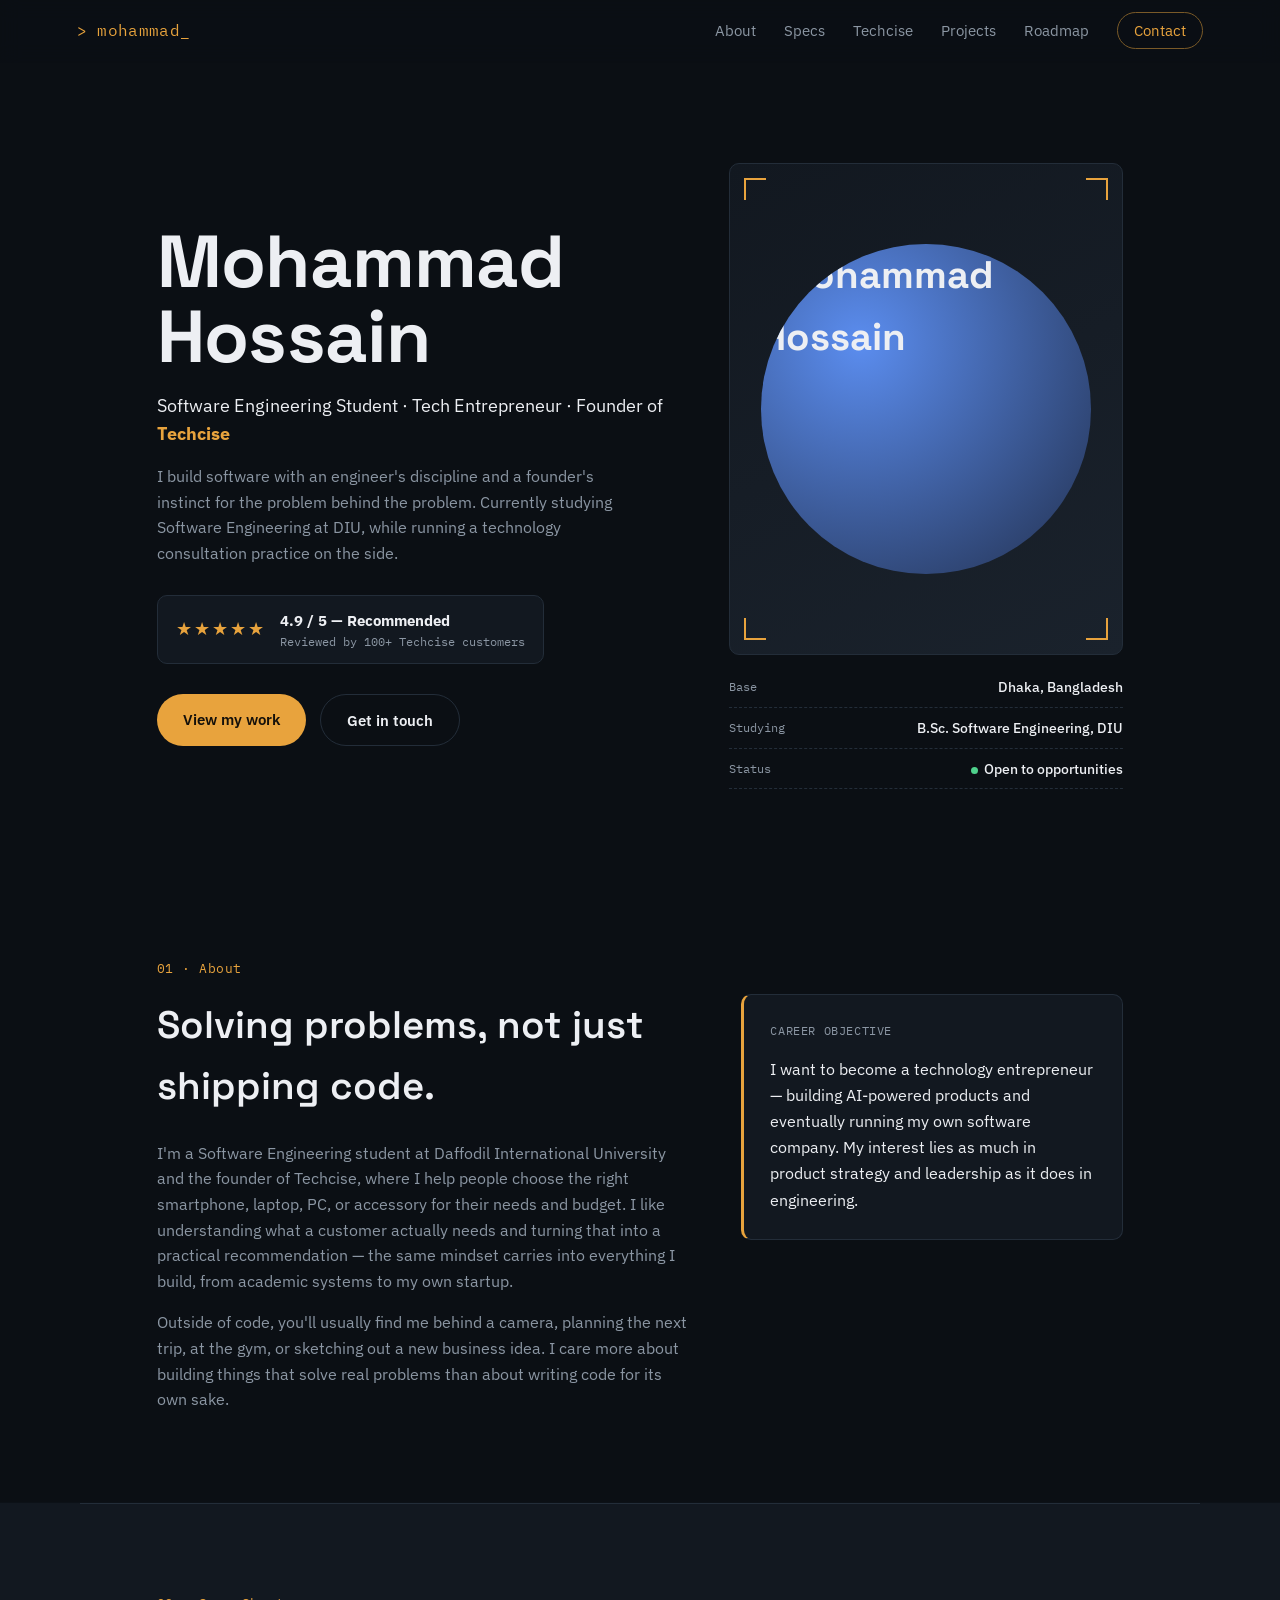
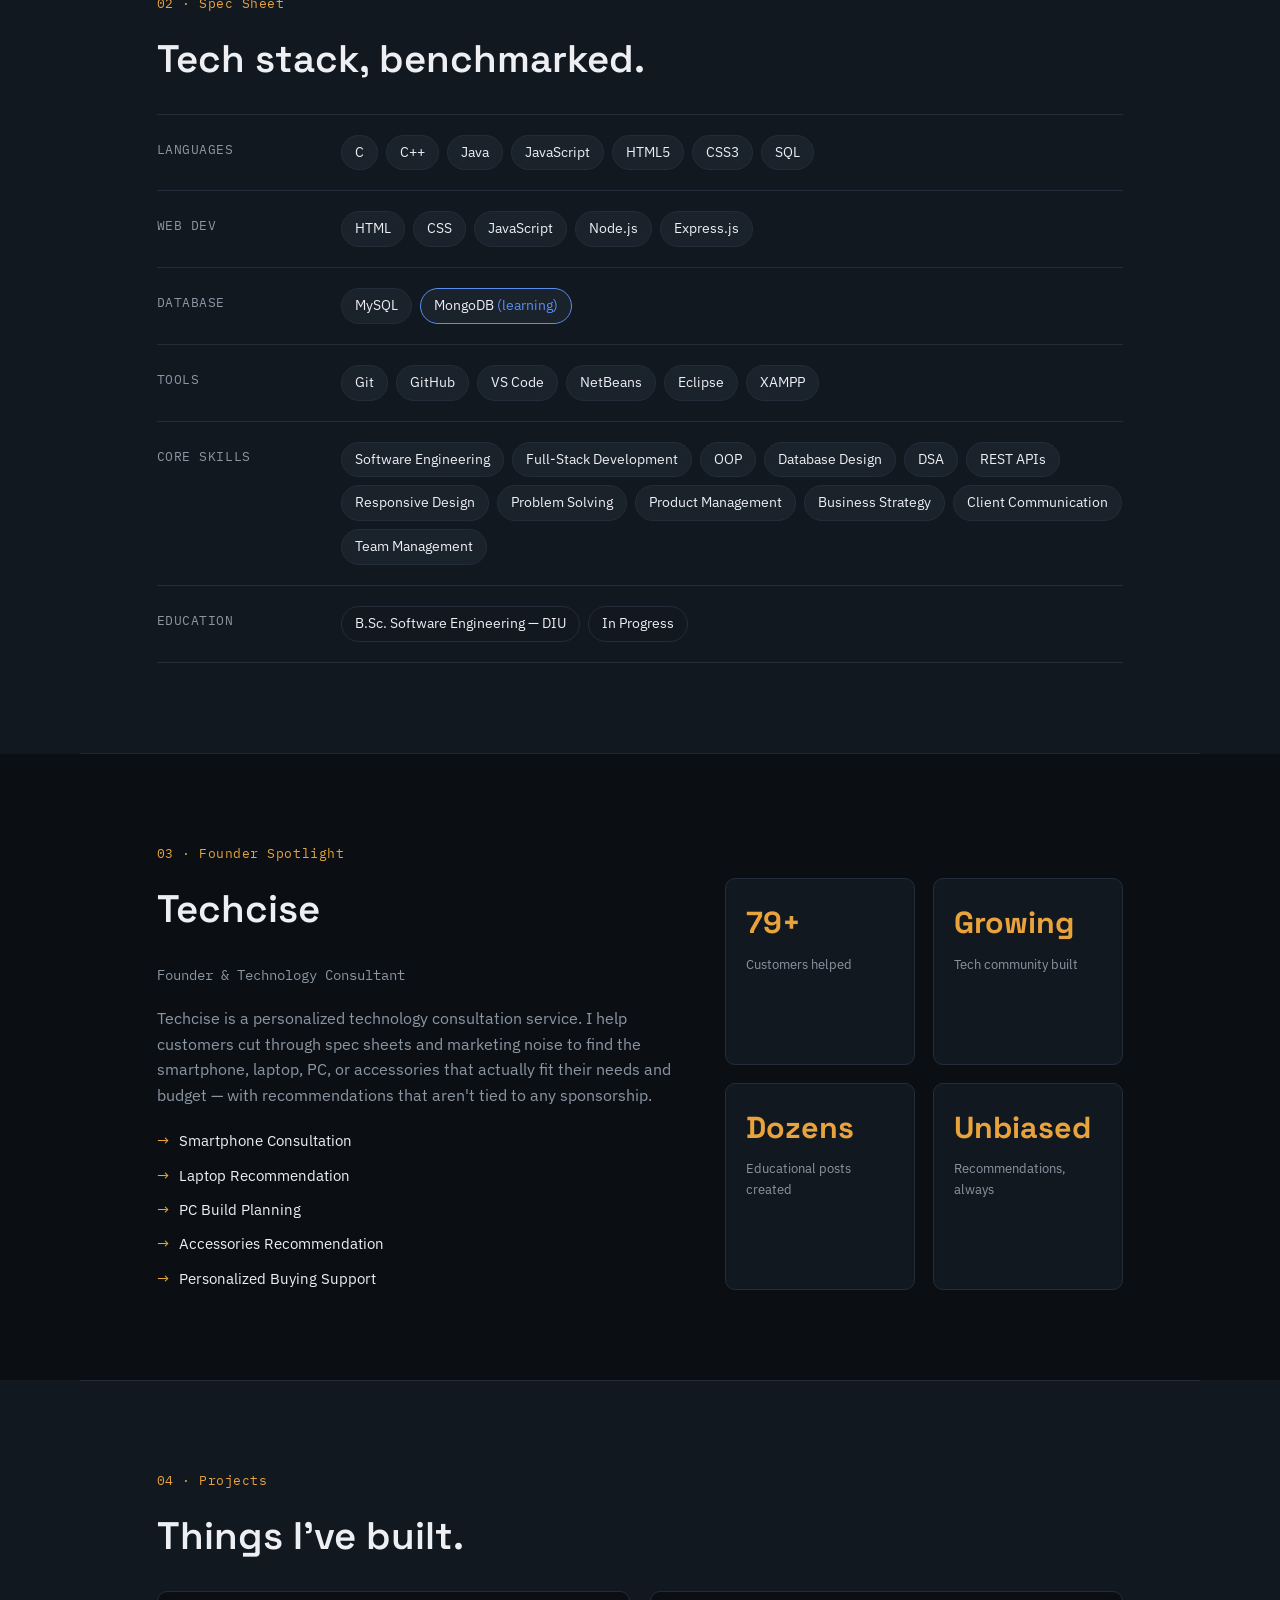
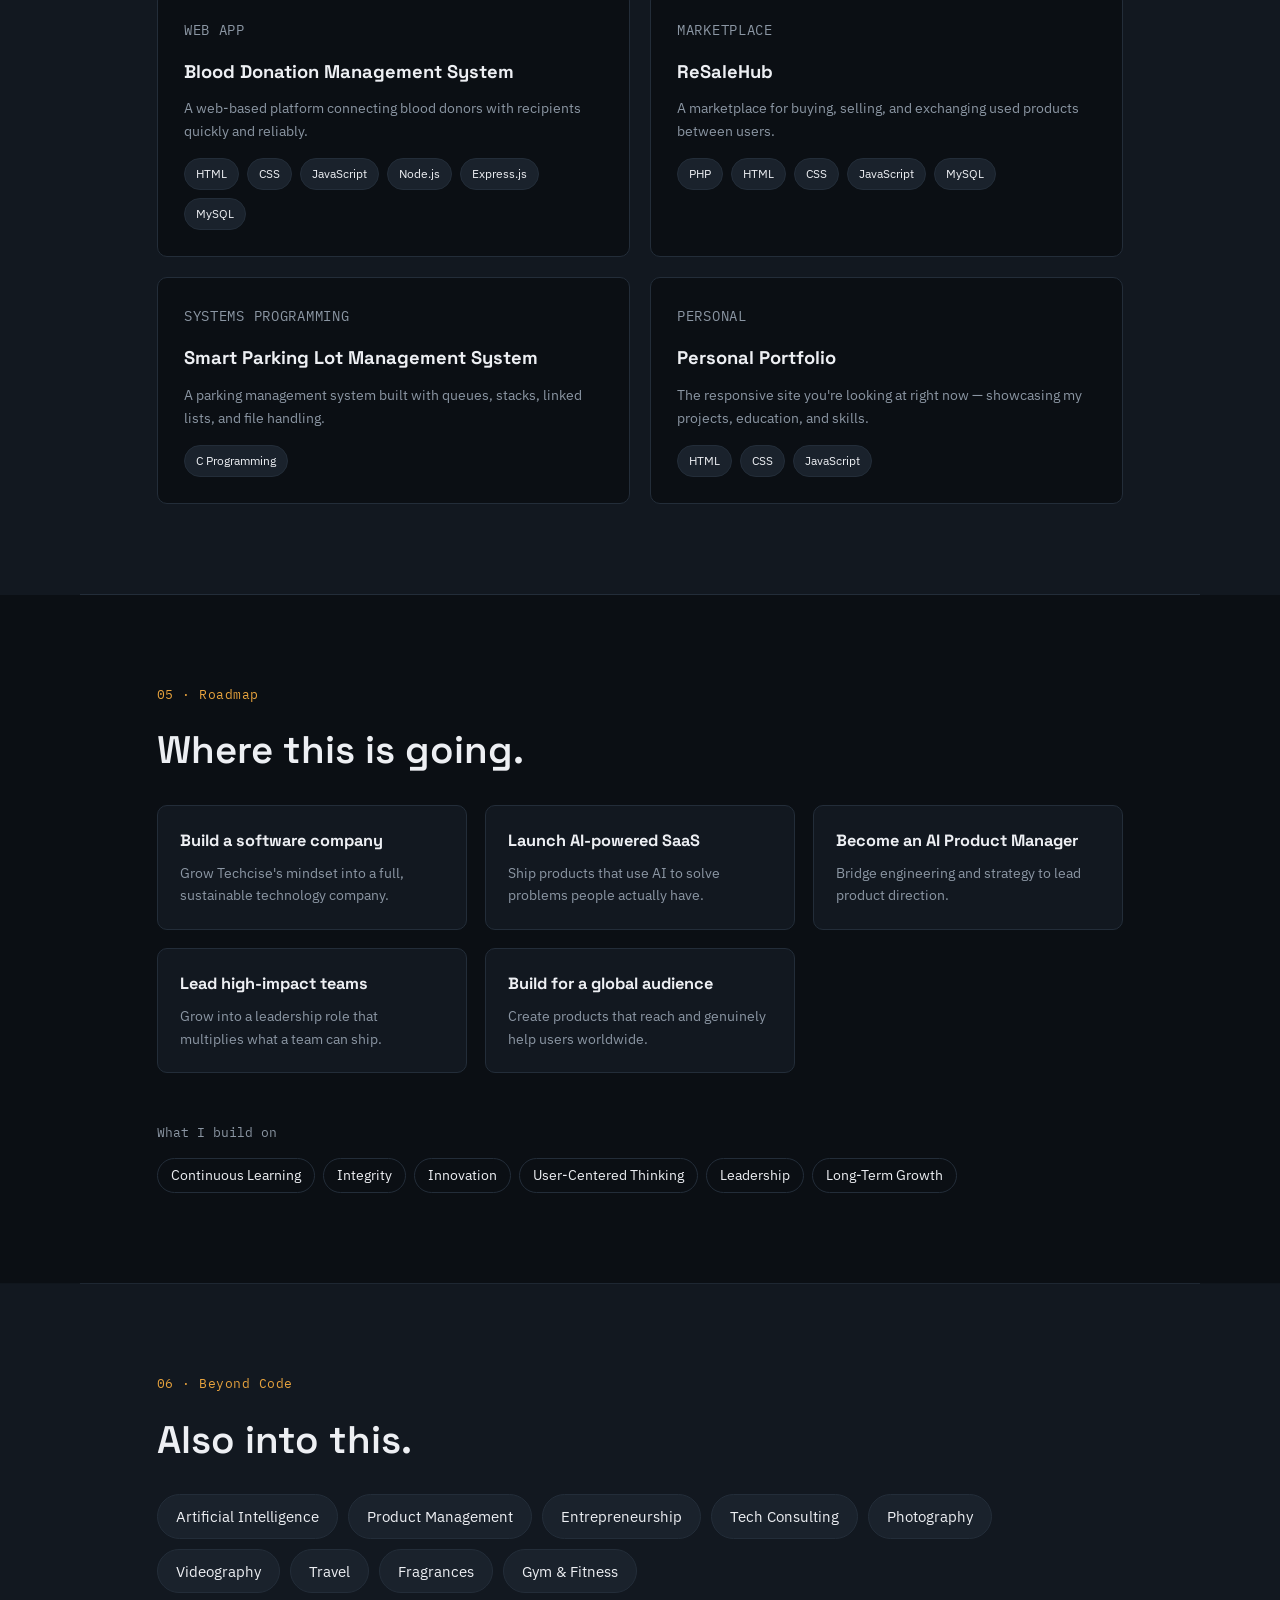
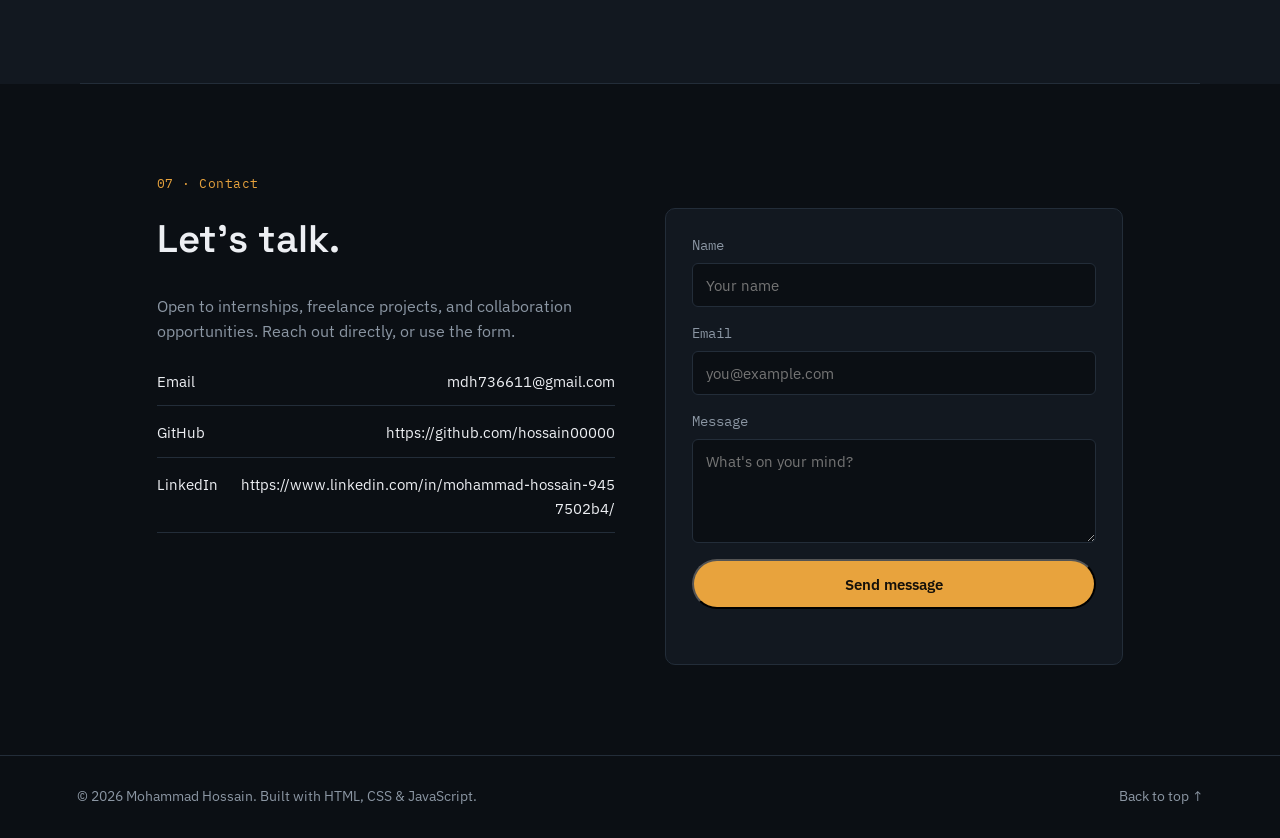
==== index.html @ e403d9a6 "Add files via upload" ====
<!DOCTYPE html>
<html lang="en">
<head>
<meta charset="UTF-8">
<meta name="viewport" content="width=device-width, initial-scale=1.0">
<title>Mohammad Hossain — Software Engineer &amp; Founder of Techcise</title>
<meta name="description" content="Portfolio of Mohammad Hossain — Software Engineering student at DIU and founder of Techcise, a personalized technology consultation platform.">

<link rel="preconnect" href="https://fonts.googleapis.com">
<link rel="preconnect" href="https://fonts.gstatic.com" crossorigin>
<link href="https://fonts.googleapis.com/css2?family=Space+Grotesk:wght@400;500;600;700&family=IBM+Plex+Sans:wght@400;500;600;700&family=IBM+Plex+Mono:wght@400;500;600&display=swap" rel="stylesheet">
<link rel="stylesheet" href="style.css">
</head>
<body>

<!-- ============ NAV ============ -->
<nav class="nav" id="nav">
  <a href="#top" class="nav__logo">&gt; mohammad<span class="cursor">_</span></a>
  <button class="nav__toggle" id="navToggle" aria-label="Toggle menu" aria-expanded="false">
    <span></span><span></span><span></span>
  </button>
  <ul class="nav__links" id="navLinks">
    <li><a href="#about">About</a></li>
    <li><a href="#specs">Specs</a></li>
    <li><a href="#techcise">Techcise</a></li>
    <li><a href="#projects">Projects</a></li>
    <li><a href="#roadmap">Roadmap</a></li>
    <li><a href="#contact" class="nav__cta">Contact</a></li>
  </ul>
</nav>

<!-- ============ HERO ============ -->
<header class="hero" id="top">
  <div class="hero__grid">
    <div class="hero__copy reveal">
      <p class="eyebrow"></p>
      <h1 class="hero__name">Mohammad<br>Hossain</h1>
      <p class="hero__role">Software Engineering Student · Tech Entrepreneur · Founder of <strong>Techcise</strong></p>
      <p class="hero__desc">I build software with an engineer's discipline and a founder's instinct for the problem behind the problem. Currently studying Software Engineering at DIU, while running a technology consultation practice on the side.</p>

      <div class="rating-badge">
        <span class="rating-badge__stars" aria-hidden="true">★★★★★</span>
        <div class="rating-badge__text">
          <strong>4.9 / 5 — Recommended</strong>
          <span>Reviewed by 100+ Techcise customers</span>
        </div>
      </div>

      <div class="hero__cta">
        <a href="#projects" class="btn btn--primary">View my work</a>
        <a href="#contact" class="btn btn--ghost">Get in touch</a>
      </div>
    </div>

    <div class="hero__unit reveal">
      <div class="device-frame">
        <div class="device-frame__corner tl"></div>
        <div class="device-frame__corner tr"></div>
        <div class="device-frame__corner bl"></div>
        <div class="device-frame__corner br"></div>
        <img src="profile.jpg" class="avatar" alt="Mohammad Hossain">
      </div>
      <dl class="spec-strip">
        <div><dt>Base</dt><dd>Dhaka, Bangladesh</dd></div>
        <div><dt>Studying</dt><dd>B.Sc. Software Engineering, DIU</dd></div>
        <div><dt>Status</dt><dd class="status-dot">Open to opportunities</dd></div>
      </dl>
    </div>
  </div>
</header>

<main>

  <!-- ============ ABOUT ============ -->
  <section class="section" id="about">
    <p class="section__eyebrow reveal">01 · About</p>
    <div class="about__grid">
      <div class="reveal">
        <h2 class="section__title">Solving problems, not just shipping code.</h2>
        <p>I'm a Software Engineering student at Daffodil International University and the founder of Techcise, where I help people choose the right smartphone, laptop, PC, or accessory for their needs and budget. I like understanding what a customer actually needs and turning that into a practical recommendation — the same mindset carries into everything I build, from academic systems to my own startup.</p>
        <p>Outside of code, you'll usually find me behind a camera, planning the next trip, at the gym, or sketching out a new business idea. I care more about building things that solve real problems than about writing code for its own sake.</p>
      </div>
      <blockquote class="callout reveal">
        <p class="callout__label">Career objective</p>
        <p>I want to become a technology entrepreneur — building AI-powered products and eventually running my own software company. My interest lies as much in product strategy and leadership as it does in engineering.</p>
      </blockquote>
    </div>
  </section>

  <!-- ============ TECH SPEC SHEET ============ -->
  <section class="section section--alt" id="specs">
    <p class="section__eyebrow reveal">02 · Spec Sheet</p>
    <h2 class="section__title reveal">Tech stack, benchmarked.</h2>
    <div class="spec-sheet reveal">
      <div class="spec-row">
        <span class="spec-row__label">Languages</span>
        <div class="chips">
          <span class="chip">C</span><span class="chip">C++</span><span class="chip">Java</span><span class="chip">JavaScript</span><span class="chip">HTML5</span><span class="chip">CSS3</span><span class="chip">SQL</span>
        </div>
      </div>
      <div class="spec-row">
        <span class="spec-row__label">Web Dev</span>
        <div class="chips">
          <span class="chip">HTML</span><span class="chip">CSS</span><span class="chip">JavaScript</span><span class="chip">Node.js</span><span class="chip">Express.js</span>
        </div>
      </div>
      <div class="spec-row">
        <span class="spec-row__label">Database</span>
        <div class="chips">
          <span class="chip">MySQL</span><span class="chip chip--learning">MongoDB <em>(learning)</em></span>
        </div>
      </div>
      <div class="spec-row">
        <span class="spec-row__label">Tools</span>
        <div class="chips">
          <span class="chip">Git</span><span class="chip">GitHub</span><span class="chip">VS Code</span><span class="chip">NetBeans</span><span class="chip">Eclipse</span><span class="chip">XAMPP</span>
        </div>
      </div>
      <div class="spec-row">
        <span class="spec-row__label">Core Skills</span>
        <div class="chips">
          <span class="chip">Software Engineering</span><span class="chip">Full-Stack Development</span><span class="chip">OOP</span><span class="chip">Database Design</span><span class="chip">DSA</span><span class="chip">REST APIs</span><span class="chip">Responsive Design</span><span class="chip">Problem Solving</span><span class="chip">Product Management</span><span class="chip">Business Strategy</span><span class="chip">Client Communication</span><span class="chip">Team Management</span>
        </div>
      </div>
      <div class="spec-row">
        <span class="spec-row__label">Education</span>
        <div class="chips">
          <span class="chip chip--outline">B.Sc. Software Engineering — DIU</span><span class="chip chip--outline">In Progress</span>
        </div>
      </div>
    </div>
  </section>

  <!-- ============ TECHCISE SPOTLIGHT ============ -->
  <section class="section" id="techcise">
    <p class="section__eyebrow reveal">03 · Founder Spotlight</p>
    <div class="techcise">
      <div class="techcise__copy reveal">
        <h2 class="section__title">Techcise</h2>
        <p class="techcise__role">Founder &amp; Technology Consultant</p>
        <p>Techcise is a personalized technology consultation service. I help customers cut through spec sheets and marketing noise to find the smartphone, laptop, PC, or accessories that actually fit their needs and budget — with recommendations that aren't tied to any sponsorship.</p>
        <ul class="service-list">
          <li>Smartphone Consultation</li>
          <li>Laptop Recommendation</li>
          <li>PC Build Planning</li>
          <li>Accessories Recommendation</li>
          <li>Personalized Buying Support</li>
        </ul>
      </div>
      <div class="techcise__stats reveal">
        <div class="stat">
          <span class="stat__num" data-count="100" data-suffix="+">0</span>
          <span class="stat__label">Customers helped</span>
        </div>
        <div class="stat">
          <span class="stat__num-text">Growing</span>
          <span class="stat__label">Tech community built</span>
        </div>
        <div class="stat">
          <span class="stat__num-text">Dozens</span>
          <span class="stat__label">Educational posts created</span>
        </div>
        <div class="stat">
          <span class="stat__num-text">Unbiased</span>
          <span class="stat__label">Recommendations, always</span>
        </div>
      </div>
    </div>
  </section>

  <!-- ============= PROJECTS ============= -->
  <section class="section section--alt" id="projects">
    <p class="section__eyebrow reveal">04 · Projects</p>
    <h2 class="section__title reveal">Things I've built.</h2>
    <div class="project-grid">

      <article class="project-card reveal">
        <p class="project-card__tag">Web App</p>
        <h3>Blood Donation Management System</h3>
        <p>A web-based platform connecting blood donors with recipients quickly and reliably.</p>
        <div class="chips">
          <span class="chip chip--sm">HTML</span><span class="chip chip--sm">CSS</span><span class="chip chip--sm">JavaScript</span><span class="chip chip--sm">Node.js</span><span class="chip chip--sm">Express.js</span><span class="chip chip--sm">MySQL</span>
        </div>
      </article>

      <article class="project-card reveal">
        <p class="project-card__tag">Marketplace</p>
        <h3>ReSaleHub</h3>
        <p>A marketplace for buying, selling, and exchanging used products between users.</p>
        <div class="chips">
          <span class="chip chip--sm">PHP</span><span class="chip chip--sm">HTML</span><span class="chip chip--sm">CSS</span><span class="chip chip--sm">JavaScript</span><span class="chip chip--sm">MySQL</span>
        </div>
      </article>

      <article class="project-card reveal">
        <p class="project-card__tag">Systems Programming</p>
        <h3>Smart Parking Lot Management System</h3>
        <p>A parking management system built with queues, stacks, linked lists, and file handling.</p>
        <div class="chips">
          <span class="chip chip--sm">C Programming</span>
        </div>
      </article>

      <article class="project-card reveal">
        <p class="project-card__tag">Personal</p>
        <h3>Personal Portfolio</h3>
        <p>The responsive site you're looking at right now — showcasing my projects, education, and skills.</p>
        <div class="chips">
          <span class="chip chip--sm">HTML</span><span class="chip chip--sm">CSS</span><span class="chip chip--sm">JavaScript</span>
        </div>
      </article>

    </div>
  </section>

  <!-- ============ ROADMAP + VALUES ============ -->
  <section class="section" id="roadmap">
    <p class="section__eyebrow reveal">05 · Roadmap</p>
    <h2 class="section__title reveal">Where this is going.</h2>
    <div class="goal-grid">
      <div class="goal-card reveal"><h3>Build a software company</h3><p>Grow Techcise's mindset into a full, sustainable technology company.</p></div>
      <div class="goal-card reveal"><h3>Launch AI-powered SaaS</h3><p>Ship products that use AI to solve problems people actually have.</p></div>
      <div class="goal-card reveal"><h3>Become an AI Product Manager</h3><p>Bridge engineering and strategy to lead product direction.</p></div>
      <div class="goal-card reveal"><h3>Lead high-impact teams</h3><p>Grow into a leadership role that multiplies what a team can ship.</p></div>
      <div class="goal-card reveal"><h3>Build for a global audience</h3><p>Create products that reach and genuinely help users worldwide.</p></div>
    </div>

    <div class="values reveal">
      <p class="values__label">What I build on</p>
      <div class="chips">
        <span class="chip chip--outline">Continuous Learning</span>
        <span class="chip chip--outline">Integrity</span>
        <span class="chip chip--outline">Innovation</span>
        <span class="chip chip--outline">User-Centered Thinking</span>
        <span class="chip chip--outline">Leadership</span>
        <span class="chip chip--outline">Long-Term Growth</span>
      </div>
    </div>
  </section>

  <!-- ============ BEYOND CODE ============ -->
  <section class="section section--alt" id="beyond">
    <p class="section__eyebrow reveal">06 · Beyond Code</p>
    <h2 class="section__title reveal">Also into this.</h2>
    <div class="chips chips--wide reveal">
      <span class="chip">Artificial Intelligence</span>
      <span class="chip">Product Management</span>
      <span class="chip">Entrepreneurship</span>
      <span class="chip">Tech Consulting</span>
      <span class="chip">Photography</span>
      <span class="chip">Videography</span>
      <span class="chip">Travel</span>
      <span class="chip">Fragrances</span>
      <span class="chip">Gym &amp; Fitness</span>
    </div>
  </section>

  <!-- ============ CONTACT ============ -->
  <section class="section" id="contact">
    <p class="section__eyebrow reveal">07 · Contact</p>
    <div class="contact">
      <div class="reveal">
        <h2 class="section__title">Let's talk.</h2>
        <p>Open to internships, freelance projects, and collaboration opportunities. Reach out directly, or use the form.</p>
        <ul class="contact-list">
          <li><span>Email</span><a href="mailto:mdh736611@gmail.com">mdh736611@gmail.com</a></li>
          <li><span>GitHub</span><a href="https://github.com/hossain00000" target="_blank" rel="noopener">https://github.com/hossain00000</a></li>
          <li><span>LinkedIn</span><a href="https://www.linkedin.com/in/mohammad-hossain-9457502b4/" target="_blank" rel="noopener">https://www.linkedin.com/in/mohammad-hossain-9457502b4/</a></li>
        </ul>
      </div>
      <form class="contact-form reveal" id="contactForm">
        <label>
          Name
          <input type="text" name="name" required placeholder="Your name">
        </label>
        <label>
          Email
          <input type="email" name="email" required placeholder="you@example.com">
        </label>
        <label>
          Message
          <textarea name="message" rows="4" required placeholder="What's on your mind?"></textarea>
        </label>
        <button type="submit" class="btn btn--primary">Send message</button>
        <p class="contact-form__status" id="formStatus" role="status"></p>
      </form>
    </div>
  </section>

</main>

<footer class="footer">
  <p>&copy; <span id="year"></span> Mohammad Hossain. Built with HTML, CSS &amp; JavaScript.</p>
  <a href="#top" class="footer__top">Back to top ↑</a>
</footer>

<script src="script.js"></script>
</body>
</html>
---- style.css ----
/* ==========================================================
   TOKENS
   ========================================================== */
:root {
  --bg: #0B0F14;
  --surface: #121820;
  --surface-2: #1A222C;
  --border: #232D39;
  --text: #EDEFF3;
  --text-muted: #8B96A3;

  --amber: #E8A33D;
  --amber-dim: #7A5A28;
  --blue: #5B8DEF;
  --green: #4FD18C;

  --font-display: 'Space Grotesk', sans-serif;
  --font-body: 'IBM Plex Sans', sans-serif;
  --font-mono: 'IBM Plex Mono', monospace;

  --max-w: 1120px;
  --radius: 10px;
}

* { box-sizing: border-box; margin: 0; padding: 0; }

html { scroll-behavior: smooth; }

@media (prefers-reduced-motion: reduce) {
  html { scroll-behavior: auto; }
  * { animation-duration: 0.01ms !important; transition-duration: 0.01ms !important; }
}

body {
  background: var(--bg);
  color: var(--text);
  font-family: var(--font-body);
  line-height: 1.6;
  -webkit-font-smoothing: antialiased;
}

a { color: inherit; text-decoration: none; }
ul, ol { list-style: none; }
img { max-width: 100%; display: block; }

::selection { background: var(--amber); color: #14100a; }

:focus-visible {
  outline: 2px solid var(--amber);
  outline-offset: 3px;
}

/* ==========================================================
   NAV
   ========================================================== */
.nav {
  position: sticky;
  top: 0;
  z-index: 100;
  display: flex;
  align-items: center;
  justify-content: space-between;
  padding: 18px 6vw;
  background: rgba(11, 15, 20, 0.75);
  backdrop-filter: blur(10px);
  border-bottom: 1px solid transparent;
  transition: border-color 0.3s ease, background 0.3s ease;
}
.nav.is-scrolled {
  border-bottom-color: var(--border);
  background: rgba(11, 15, 20, 0.92);
}
.nav__logo {
  font-family: var(--font-mono);
  font-size: 1rem;
  color: var(--amber);
  letter-spacing: 0.02em;
}
.cursor { animation: blink 1.1s steps(1) infinite; }
@keyframes blink { 50% { opacity: 0; } }

.nav__links {
  display: flex;
  align-items: center;
  gap: 28px;
  font-size: 0.92rem;
  color: var(--text-muted);
}
.nav__links a { transition: color 0.2s ease; }
.nav__links a:hover { color: var(--text); }
.nav__cta {
  border: 1px solid var(--amber-dim);
  color: var(--amber) !important;
  padding: 8px 16px;
  border-radius: 999px;
  transition: background 0.2s ease, color 0.2s ease;
}
.nav__cta:hover { background: var(--amber); color: #14100a !important; }

.nav__toggle {
  display: none;
  flex-direction: column;
  gap: 5px;
  background: none;
  border: none;
  cursor: pointer;
  padding: 4px;
}
.nav__toggle span {
  width: 22px;
  height: 2px;
  background: var(--text);
}

/* ==========================================================
   HERO
   ========================================================== */
.hero {
  padding: 100px 6vw 80px;
  max-width: var(--max-w);
  margin: 0 auto;
}
.hero__grid {
  display: grid;
  grid-template-columns: 1.3fr 1fr;
  gap: 60px;
  align-items: center;
}
.eyebrow {
  font-family: var(--font-mono);
  font-size: 0.8rem;
  color: var(--amber);
  letter-spacing: 0.04em;
  margin-bottom: 18px;
}
.hero__name {
  font-family: var(--font-display);
  font-size: clamp(2.6rem, 6vw, 4.6rem);
  font-weight: 700;
  line-height: 1.02;
  letter-spacing: -0.01em;
  margin-bottom: 18px;
}
.hero__role {
  font-size: 1.1rem;
  color: var(--text);
  margin-bottom: 16px;
}
.hero__role strong { color: var(--amber); }
.hero__desc {
  color: var(--text-muted);
  max-width: 46ch;
  margin-bottom: 28px;
}

.rating-badge {
  display: inline-flex;
  align-items: center;
  gap: 14px;
  background: var(--surface);
  border: 1px solid var(--border);
  border-radius: var(--radius);
  padding: 12px 18px;
  margin-bottom: 30px;
}
.rating-badge__stars {
  color: var(--amber);
  font-size: 1.1rem;
  letter-spacing: 2px;
}
.rating-badge__text { display: flex; flex-direction: column; font-size: 0.85rem; }
.rating-badge__text strong { font-size: 0.95rem; }
.rating-badge__text span { color: var(--text-muted); font-family: var(--font-mono); font-size: 0.75rem; }

.hero__cta { display: flex; gap: 14px; flex-wrap: wrap; }

.btn {
  display: inline-block;
  font-family: var(--font-body);
  font-weight: 600;
  font-size: 0.95rem;
  padding: 13px 26px;
  border-radius: 999px;
  transition: transform 0.15s ease, background 0.2s ease, color 0.2s ease, border-color 0.2s ease;
}
.btn--primary { background: var(--amber); color: #14100a; }
.btn--primary:hover { transform: translateY(-2px); background: #f0b358; }
.btn--ghost { border: 1px solid var(--border); color: var(--text); }
.btn--ghost:hover { border-color: var(--amber); color: var(--amber); transform: translateY(-2px); }

.hero__unit { display: flex; flex-direction: column; gap: 22px; }

.device-frame {
  position: relative;
  aspect-ratio: 4/5;
  background: linear-gradient(155deg, var(--surface) 0%, var(--surface-2) 100%);
  border-radius: var(--radius);
  display: flex;
  align-items: center;
  justify-content: center;
  border: 1px solid var(--border);
}
.device-frame__corner {
  position: absolute;
  width: 22px;
  height: 22px;
  border: 2px solid var(--amber);
}
.device-frame__corner.tl { top: 14px; left: 14px; border-right: none; border-bottom: none; }
.device-frame__corner.tr { top: 14px; right: 14px; border-left: none; border-bottom: none; }
.device-frame__corner.bl { bottom: 14px; left: 14px; border-right: none; border-top: none; }
.device-frame__corner.br { bottom: 14px; right: 14px; border-left: none; border-top: none; }

.avatar {
  width: 84%;
  aspect-ratio: 1;
  border-radius: 50%;
  background: radial-gradient(circle at 30% 30%, var(--blue), #22304f);
  display: flex;
  align-items: center;
  justify-content: center;
  font-family: var(--font-display);
  font-size: 2.4rem;
  font-weight: 700;
  color: var(--text);
  object-fit: cover;
  object-position: center;
}
/* Replace .avatar with <img src="your-photo.jpg" class="avatar" alt="Mohammad Hossain"> to use a real photo */

.spec-strip {
  display: grid;
  gap: 10px;
  font-size: 0.85rem;
}
.spec-strip > div { display: flex; justify-content: space-between; border-bottom: 1px dashed var(--border); padding-bottom: 8px; }
.spec-strip dt { color: var(--text-muted); font-family: var(--font-mono); font-size: 0.78rem; }
.spec-strip dd { font-weight: 500; text-align: right; }
.status-dot::before {
  content: '';
  display: inline-block;
  width: 7px; height: 7px;
  border-radius: 50%;
  background: var(--green);
  margin-right: 6px;
}

/* ==========================================================
   SECTIONS (shared)
   ========================================================== */
.section {
  padding: 90px 6vw;
  max-width: var(--max-w);
  margin: 0 auto;
}
.section--alt {
  position: relative;
  background: var(--surface);
  box-shadow: 0 0 0 100vmax var(--surface);
  clip-path: inset(0 -100vmax);
  border-top: 1px solid var(--border);
  border-bottom: 1px solid var(--border);
}

.section__eyebrow {
  font-family: var(--font-mono);
  color: var(--amber);
  font-size: 0.8rem;
  letter-spacing: 0.04em;
  margin-bottom: 14px;
}
.section__title {
  font-family: var(--font-display);
  font-size: clamp(1.7rem, 3.4vw, 2.4rem);
  font-weight: 600;
  margin-bottom: 24px;
  max-width: 20ch;
}

/* ==========================================================
   ABOUT
   ========================================================== */
.about__grid {
  display: grid;
  grid-template-columns: 1.4fr 1fr;
  gap: 50px;
  align-items: start;
}
.about__grid p { color: var(--text-muted); margin-bottom: 16px; max-width: 60ch; }
.about__grid p:last-child { margin-bottom: 0; }

.callout {
  background: var(--surface);
  border: 1px solid var(--border);
  border-left: 3px solid var(--amber);
  border-radius: var(--radius);
  padding: 26px;
}
.callout__label {
  font-family: var(--font-mono);
  font-size: 0.75rem;
  color: var(--amber);
  text-transform: uppercase;
  letter-spacing: 0.05em;
  margin-bottom: 10px;
}
.callout p:last-child { color: var(--text); font-size: 1.02rem; }

/* ==========================================================
   SPEC SHEET
   ========================================================== */
.spec-sheet { border-top: 1px solid var(--border); }
.spec-row {
  display: grid;
  grid-template-columns: 160px 1fr;
  gap: 24px;
  padding: 20px 0;
  border-bottom: 1px solid var(--border);
  align-items: start;
}
.spec-row__label {
  font-family: var(--font-mono);
  font-size: 0.82rem;
  color: var(--text-muted);
  text-transform: uppercase;
  letter-spacing: 0.04em;
  padding-top: 4px;
}

.chips { display: flex; flex-wrap: wrap; gap: 8px; }
.chip {
  font-size: 0.85rem;
  background: var(--surface-2);
  border: 1px solid var(--border);
  padding: 6px 13px;
  border-radius: 999px;
  color: var(--text);
}
.chip em { color: var(--blue); font-style: normal; }
.chip--learning { border-color: var(--blue); }
.chip--outline { background: transparent; }
.chip--sm { font-size: 0.78rem; padding: 5px 11px; }
.chips--wide { gap: 10px; }
.chips--wide .chip { font-size: 0.95rem; padding: 9px 18px; }

/* ==========================================================
   TECHCISE
   ========================================================== */
.techcise {
  display: grid;
  grid-template-columns: 1.3fr 1fr;
  gap: 50px;
}
.techcise__role {
  font-family: var(--font-mono);
  color: var(--blue);
  font-size: 0.88rem;
  margin-bottom: 18px;
}
.techcise__copy p { color: var(--text-muted); max-width: 55ch; margin-bottom: 20px; }
.service-list {
  display: grid;
  gap: 10px;
}
.service-list li {
  padding-left: 22px;
  position: relative;
  font-size: 0.95rem;
}
.service-list li::before {
  content: '→';
  position: absolute;
  left: 0;
  color: var(--amber);
}

.techcise__stats {
  display: grid;
  grid-template-columns: 1fr 1fr;
  gap: 18px;
}
.stat {
  background: var(--surface);
  border: 1px solid var(--border);
  border-radius: var(--radius);
  padding: 20px;
  display: flex;
  flex-direction: column;
  gap: 6px;
}
.stat__num, .stat__num-text {
  font-family: var(--font-display);
  font-size: 1.9rem;
  font-weight: 700;
  color: var(--amber);
}
.stat__label { font-size: 0.82rem; color: var(--text-muted); }

/* ==========================================================
   PROJECTS
   ========================================================== */
.project-grid {
  display: grid;
  grid-template-columns: repeat(2, 1fr);
  gap: 20px;
}
.project-card {
  background: var(--bg);
  border: 1px solid var(--border);
  border-radius: var(--radius);
  padding: 26px;
  transition: transform 0.2s ease, border-color 0.2s ease;
}
.project-card:hover { transform: translateY(-4px); border-color: var(--amber-dim); }
.project-card__tag {
  font-family: var(--font-mono);
  font-size: 0.72rem;
  color: var(--blue);
  text-transform: uppercase;
  letter-spacing: 0.05em;
  margin-bottom: 10px;
}
.project-card h3 { font-family: var(--font-display); font-size: 1.15rem; margin-bottom: 10px; }
.project-card p { color: var(--text-muted); font-size: 0.9rem; margin-bottom: 16px; }

/* ==========================================================
   ROADMAP / VALUES
   ========================================================== */
.goal-grid {
  display: grid;
  grid-template-columns: repeat(3, 1fr);
  gap: 18px;
  margin-bottom: 50px;
}
.goal-card {
  border: 1px solid var(--border);
  border-radius: var(--radius);
  padding: 22px;
  background: var(--surface);
}
.goal-card h3 { font-family: var(--font-display); font-size: 1.02rem; margin-bottom: 8px; }
.goal-card p { color: var(--text-muted); font-size: 0.88rem; }

.values__label {
  font-family: var(--font-mono);
  font-size: 0.8rem;
  color: var(--text-muted);
  margin-bottom: 14px;
}

/* ==========================================================
   CONTACT
   ========================================================== */
.contact {
  display: grid;
  grid-template-columns: 1fr 1fr;
  gap: 50px;
}
.contact > div > p { color: var(--text-muted); margin-bottom: 24px; max-width: 42ch; }
.contact-list { display: grid; gap: 14px; }
.contact-list li {
    display: grid;
    /* Column 1 takes just enough space for 'LinkedIn'; Column 2 takes the rest */
    grid-template-columns: max-content 1fr;
    gap: 16px; /* Adds space between the label and the link */
    border-bottom: 1px solid var(--border);
    padding-bottom: 12px;
    font-size: 0.95rem;
}

.contact-list li a {
    transition: color 0.2s ease;
    text-align: right;       /* Aligns both lines of the link to the right */
    word-break: break-all;   /* Safely snaps the link into two lines */
}
.contact-list li a:hover { color: var(--amber); }

.contact-form {
  display: grid;
  gap: 16px;
  background: var(--surface);
  border: 1px solid var(--border);
  border-radius: var(--radius);
  padding: 26px;
}
.contact-form label {
  display: grid;
  gap: 6px;
  font-size: 0.85rem;
  color: var(--text-muted);
  font-family: var(--font-mono);
}
.contact-form input,
.contact-form textarea {
  background: var(--bg);
  border: 1px solid var(--border);
  border-radius: 6px;
  padding: 11px 13px;
  color: var(--text);
  font-family: var(--font-body);
  font-size: 0.95rem;
  resize: vertical;
}
.contact-form input:focus,
.contact-form textarea:focus { border-color: var(--amber); outline: none; }
.contact-form__status { font-size: 0.85rem; color: var(--green); min-height: 1em; }

/* ==========================================================
   FOOTER
   ========================================================== */
.footer {
  padding: 30px 6vw;
  display: flex;
  justify-content: space-between;
  align-items: center;
  border-top: 1px solid var(--border);
  color: var(--text-muted);
  font-size: 0.85rem;
}
.footer__top { transition: color 0.2s ease; }
.footer__top:hover { color: var(--amber); }

/* ==========================================================
   SCROLL REVEAL
   ========================================================== */
.reveal {
  opacity: 0;
  transform: translateY(18px);
  transition: opacity 0.6s ease, transform 0.6s ease;
}
.reveal.is-visible { opacity: 1; transform: translateY(0); }

/* ==========================================================
   RESPONSIVE
   ========================================================== */
@media (max-width: 860px) {
  .hero__grid, .about__grid, .techcise, .contact { grid-template-columns: 1fr; }
  .techcise__stats { grid-template-columns: 1fr 1fr; }
  .project-grid { grid-template-columns: 1fr; }
  .goal-grid { grid-template-columns: 1fr 1fr; }
  .hero__unit { order: -1; max-width: 320px; margin: 0 auto; }
}

@media (max-width: 640px) {
  .nav__links {
    position: fixed;
    top: 62px; left: 0; right: 0;
    flex-direction: column;
    align-items: flex-start;
    gap: 18px;
    background: var(--bg);
    border-bottom: 1px solid var(--border);
    padding: 24px 6vw 30px;
    transform: translateY(-120%);
    transition: transform 0.3s ease;
  }
  .nav__links.is-open { transform: translateY(0); }
  .nav__toggle { display: flex; }
  .spec-row { grid-template-columns: 1fr; }
  .goal-grid { grid-template-columns: 1fr; }
  .footer { flex-direction: column; gap: 10px; text-align: center; }
}
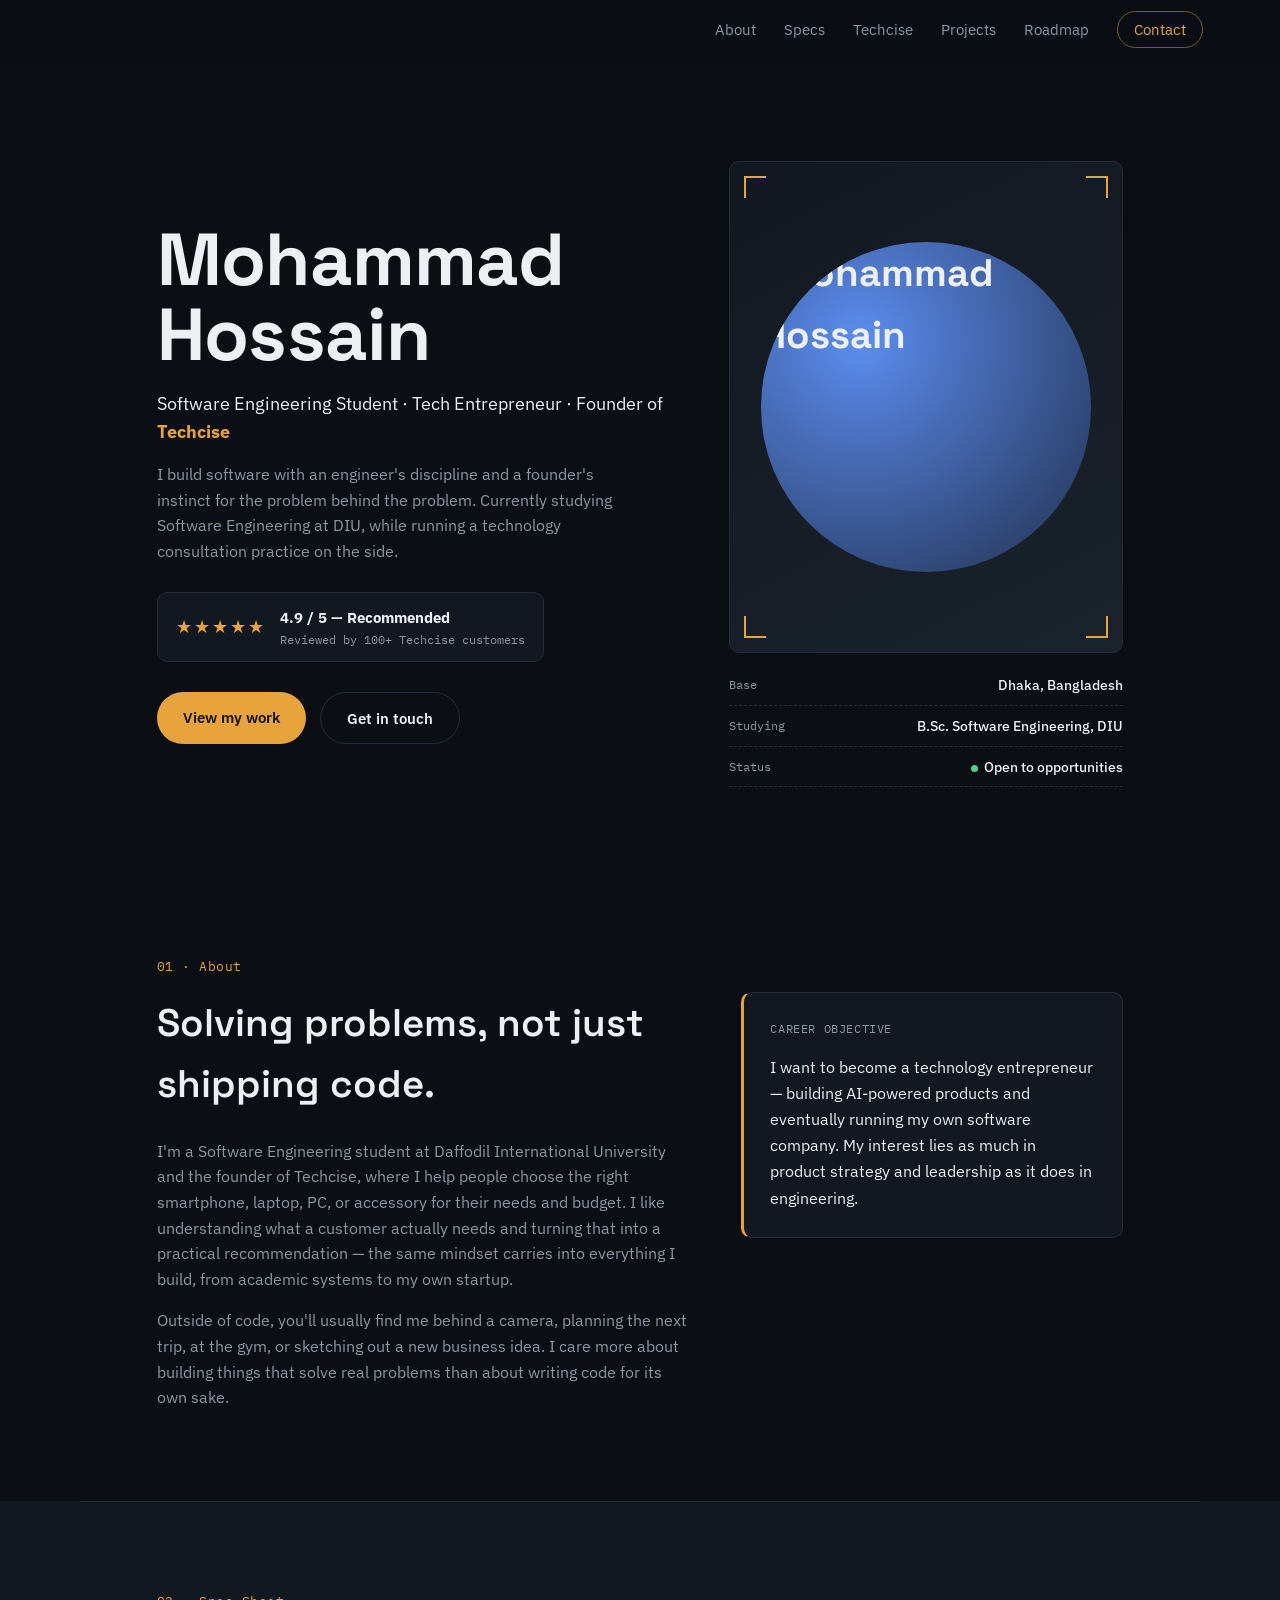
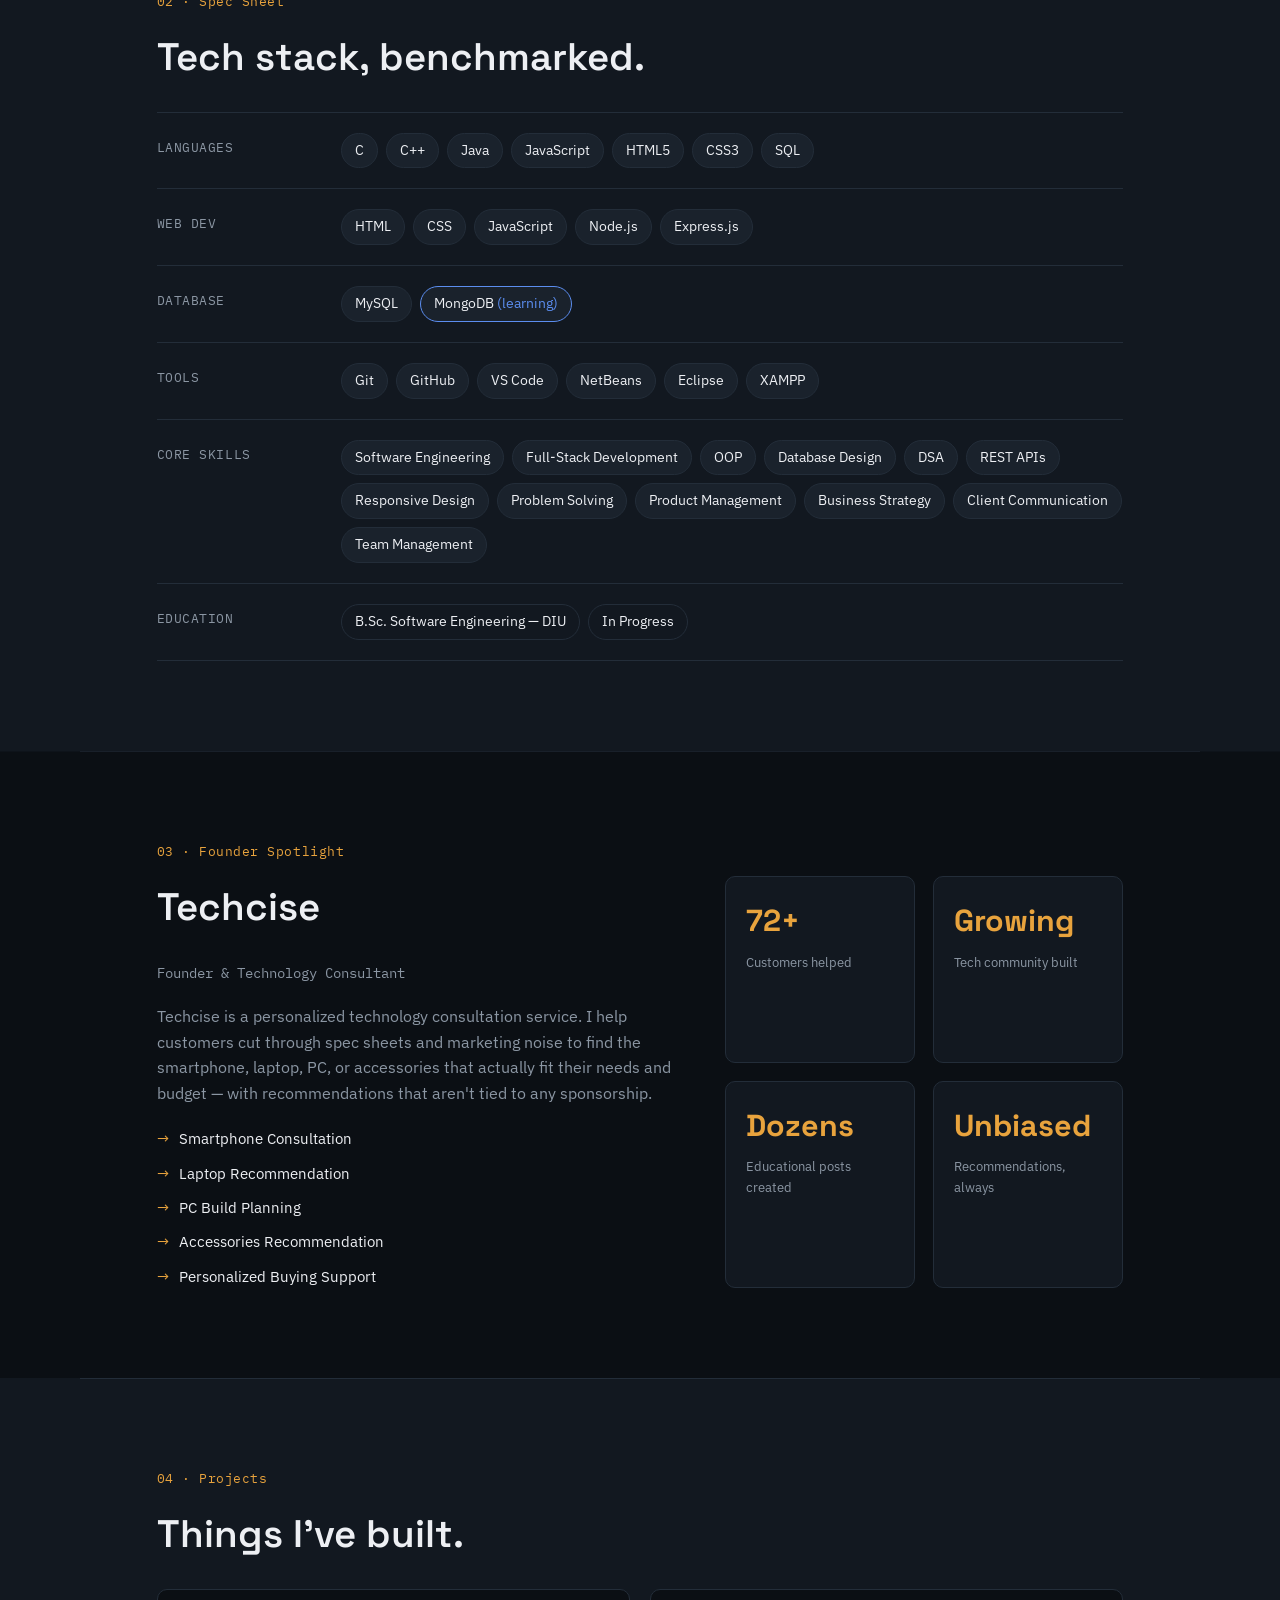
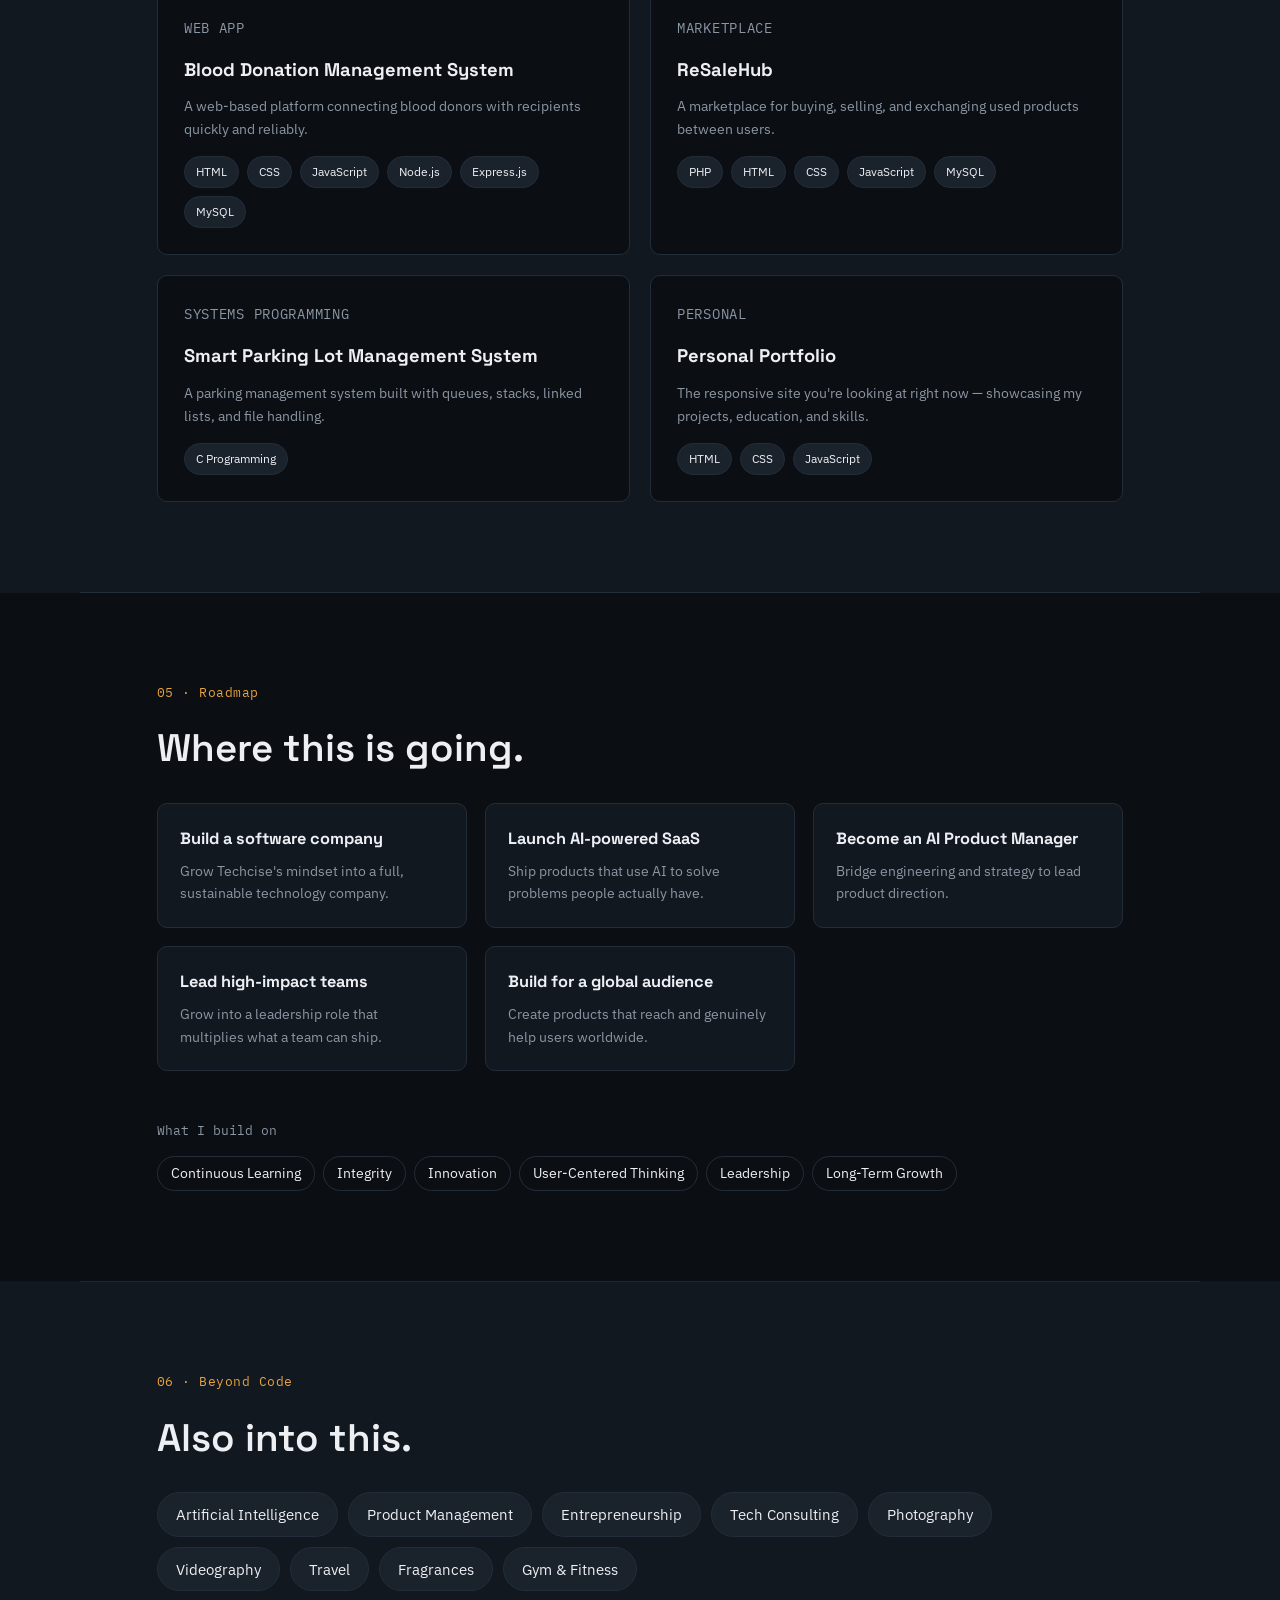
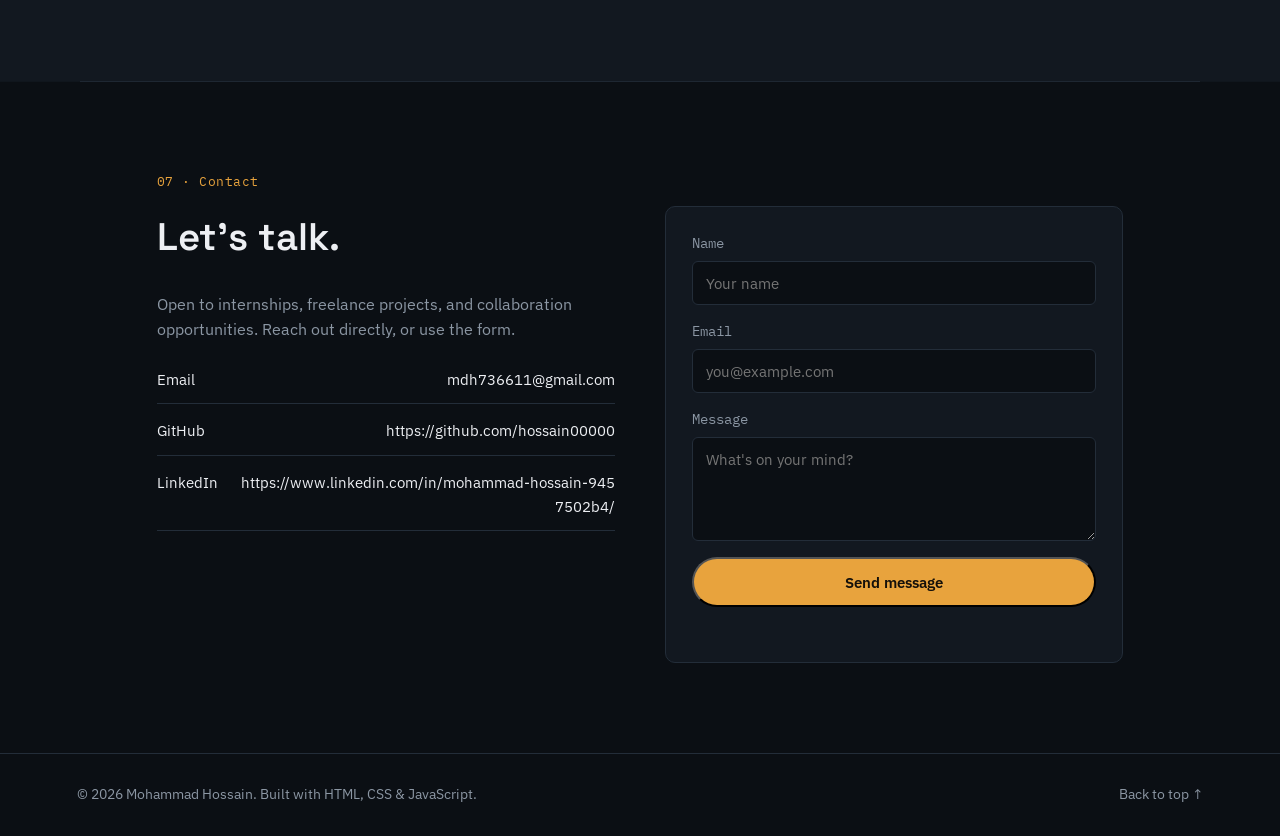
==== commit 5716c639: "Add files via upload" ====
--- a/index.html
+++ b/index.html
@@ -15,7 +15,7 @@
 
 <!-- ============ NAV ============ -->
 <nav class="nav" id="nav">
-  <a href="#top" class="nav__logo">&gt; mohammad<span class="cursor">_</span></a>
+  <a href="#top" class=""&gt;<span class="cursor"></span></a>
   <button class="nav__toggle" id="navToggle" aria-label="Toggle menu" aria-expanded="false">
     <span></span><span></span><span></span>
   </button>
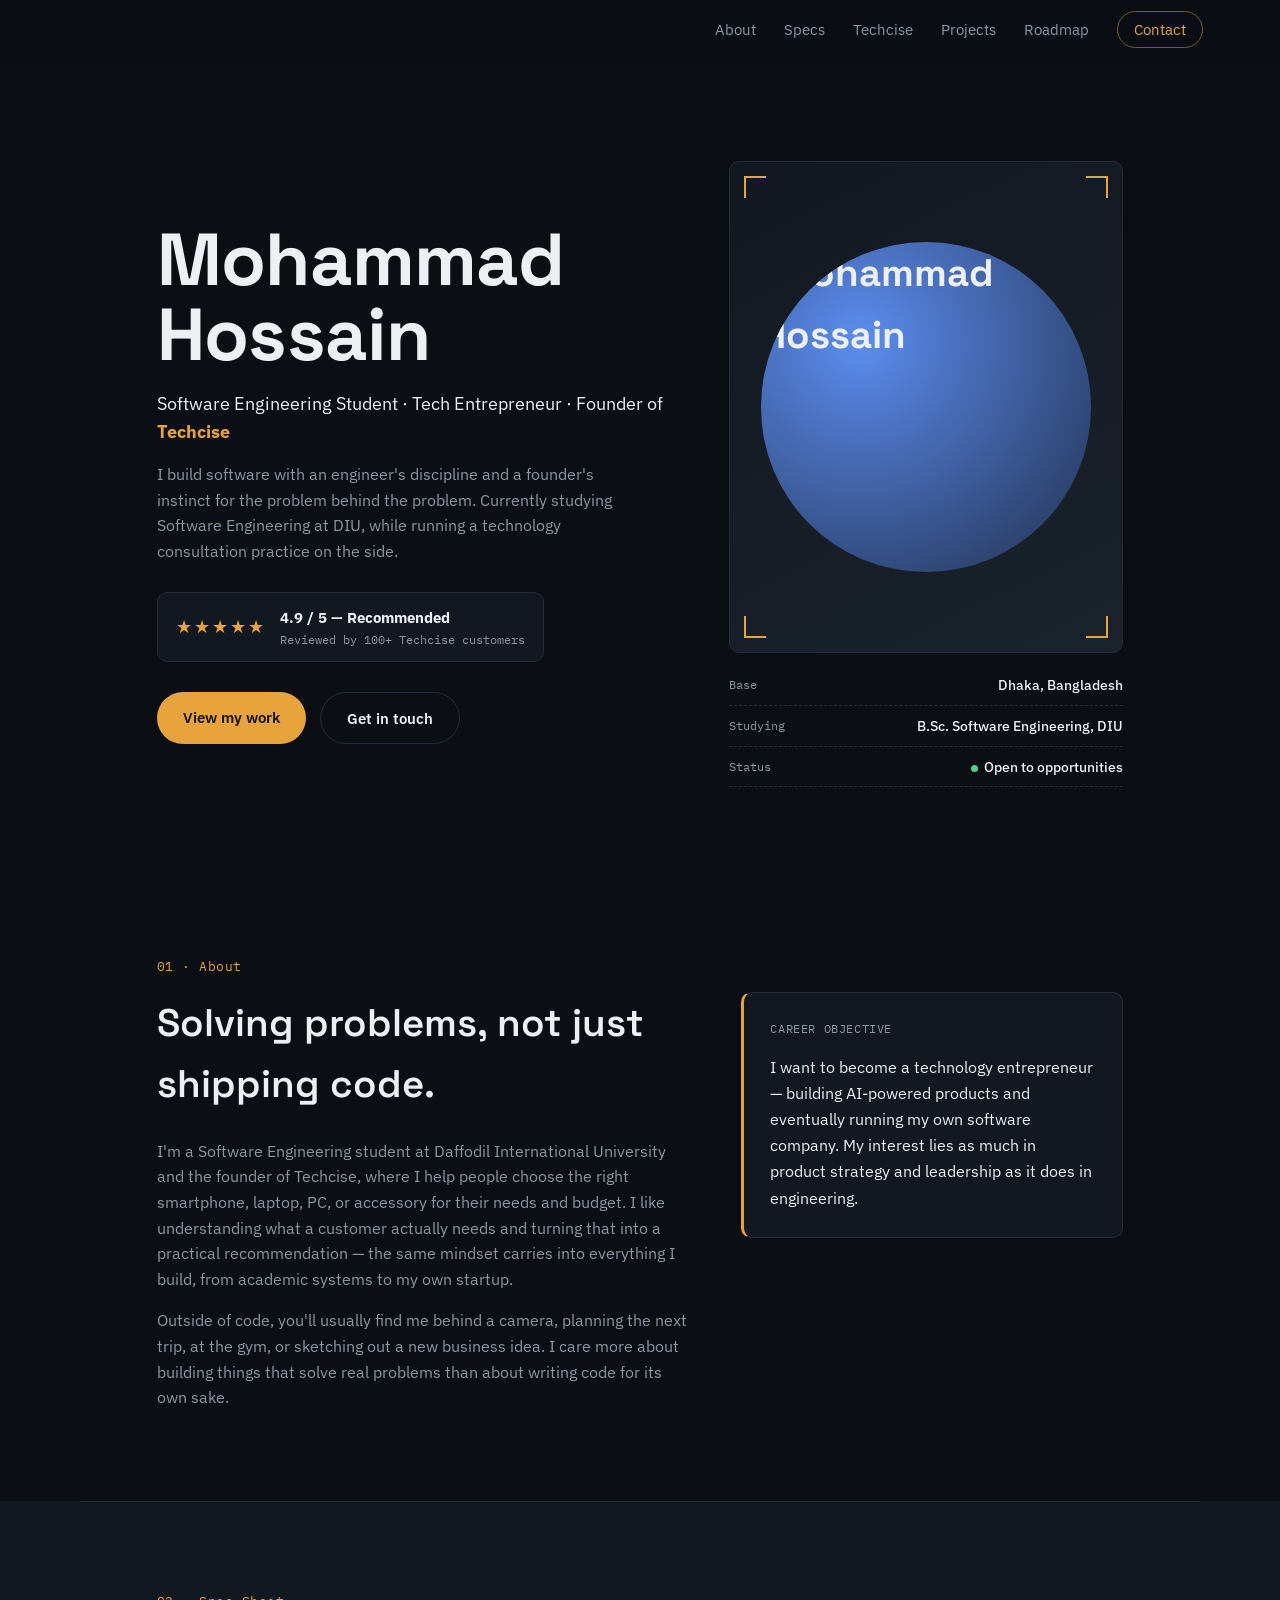
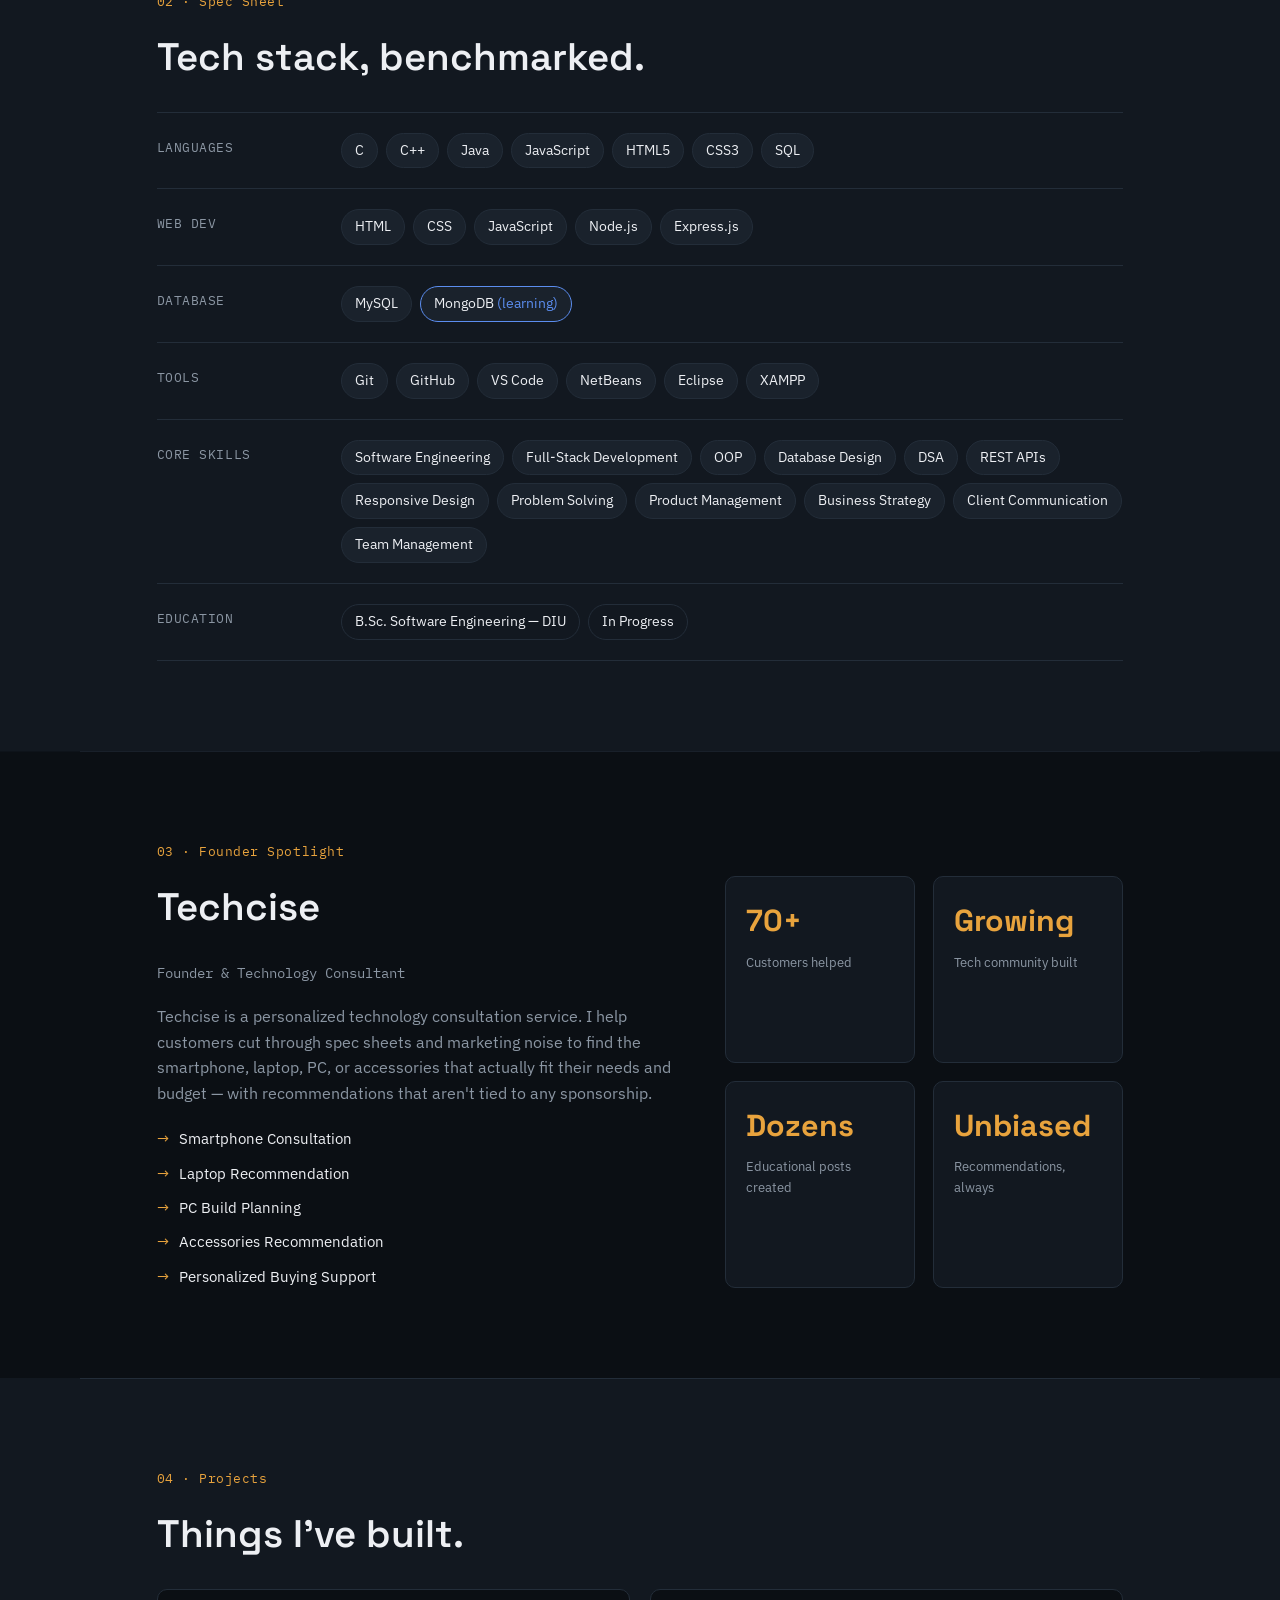
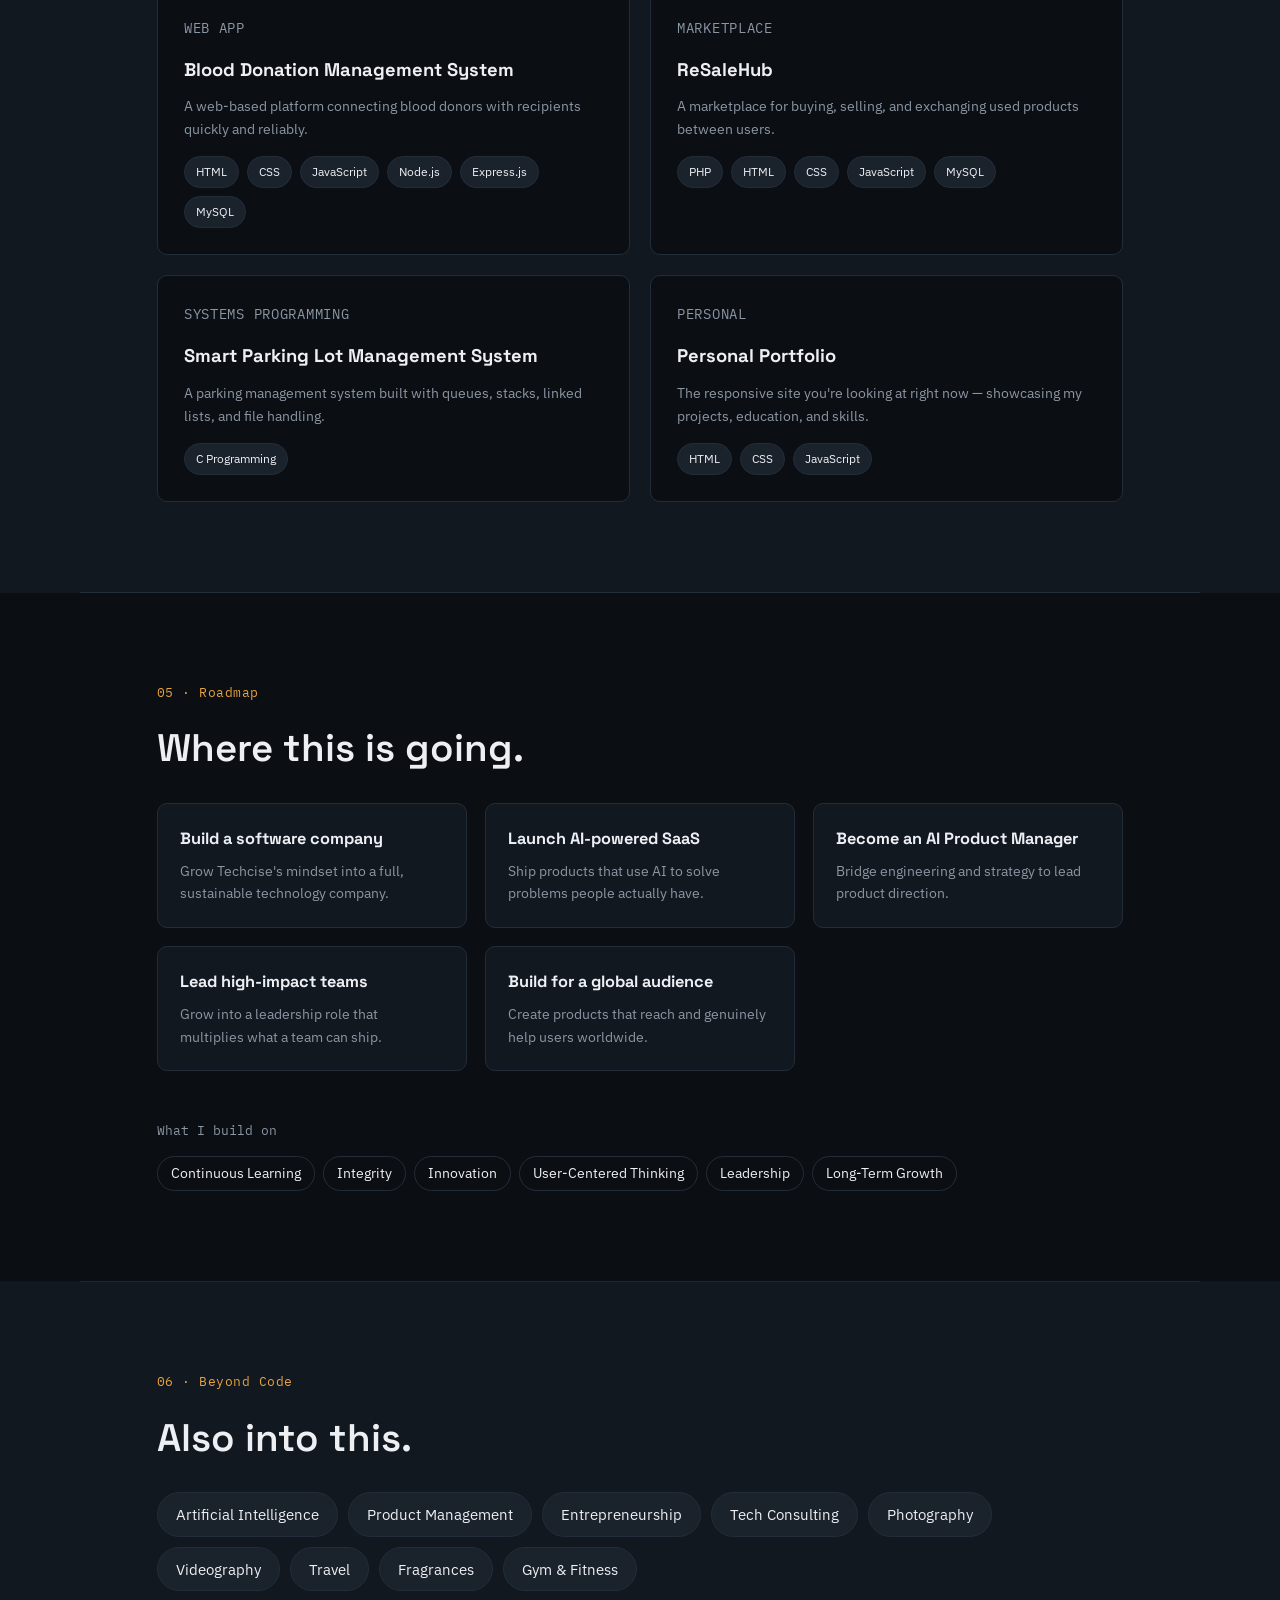
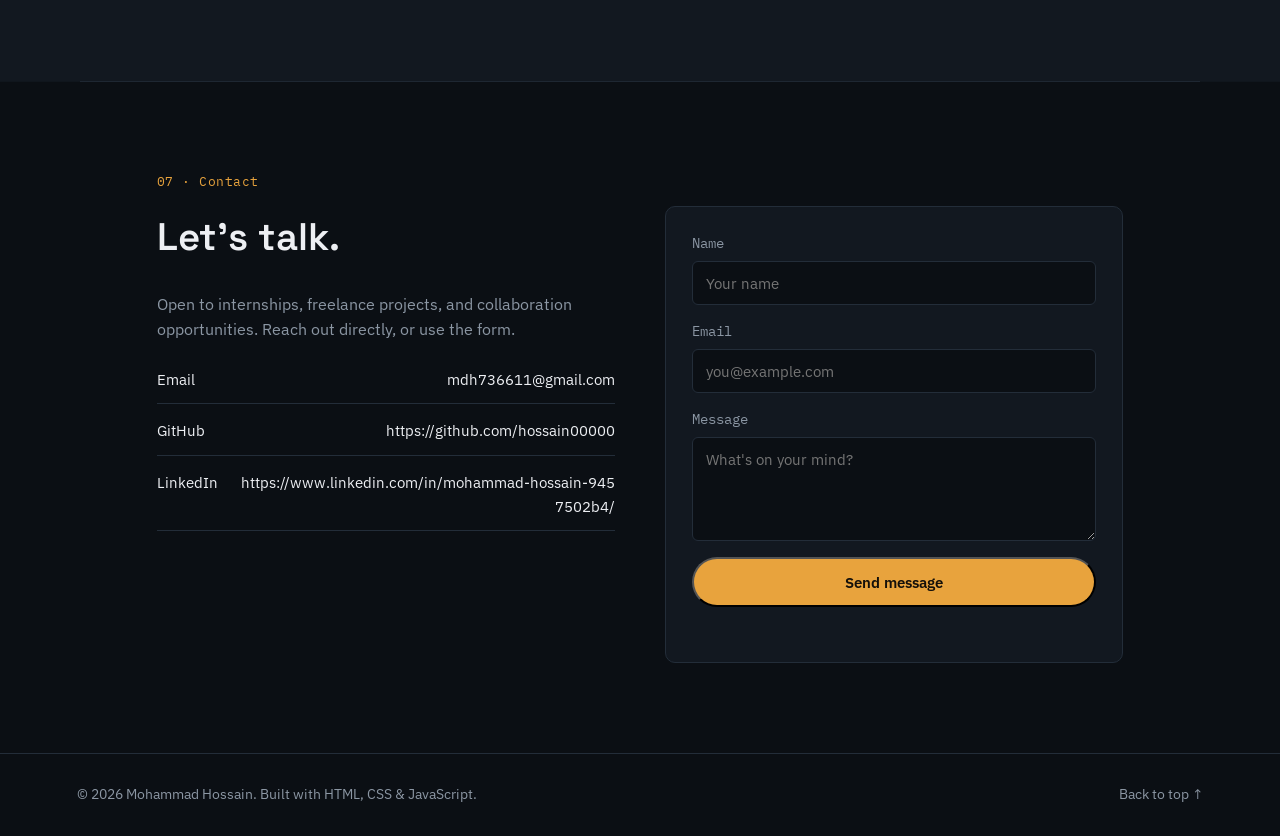
==== commit d5408f44: "Update index.html" ====
--- a/index.html
+++ b/index.html
@@ -296,4 +296,4 @@
 
 <script src="script.js"></script>
 </body>
-</html>+</html>
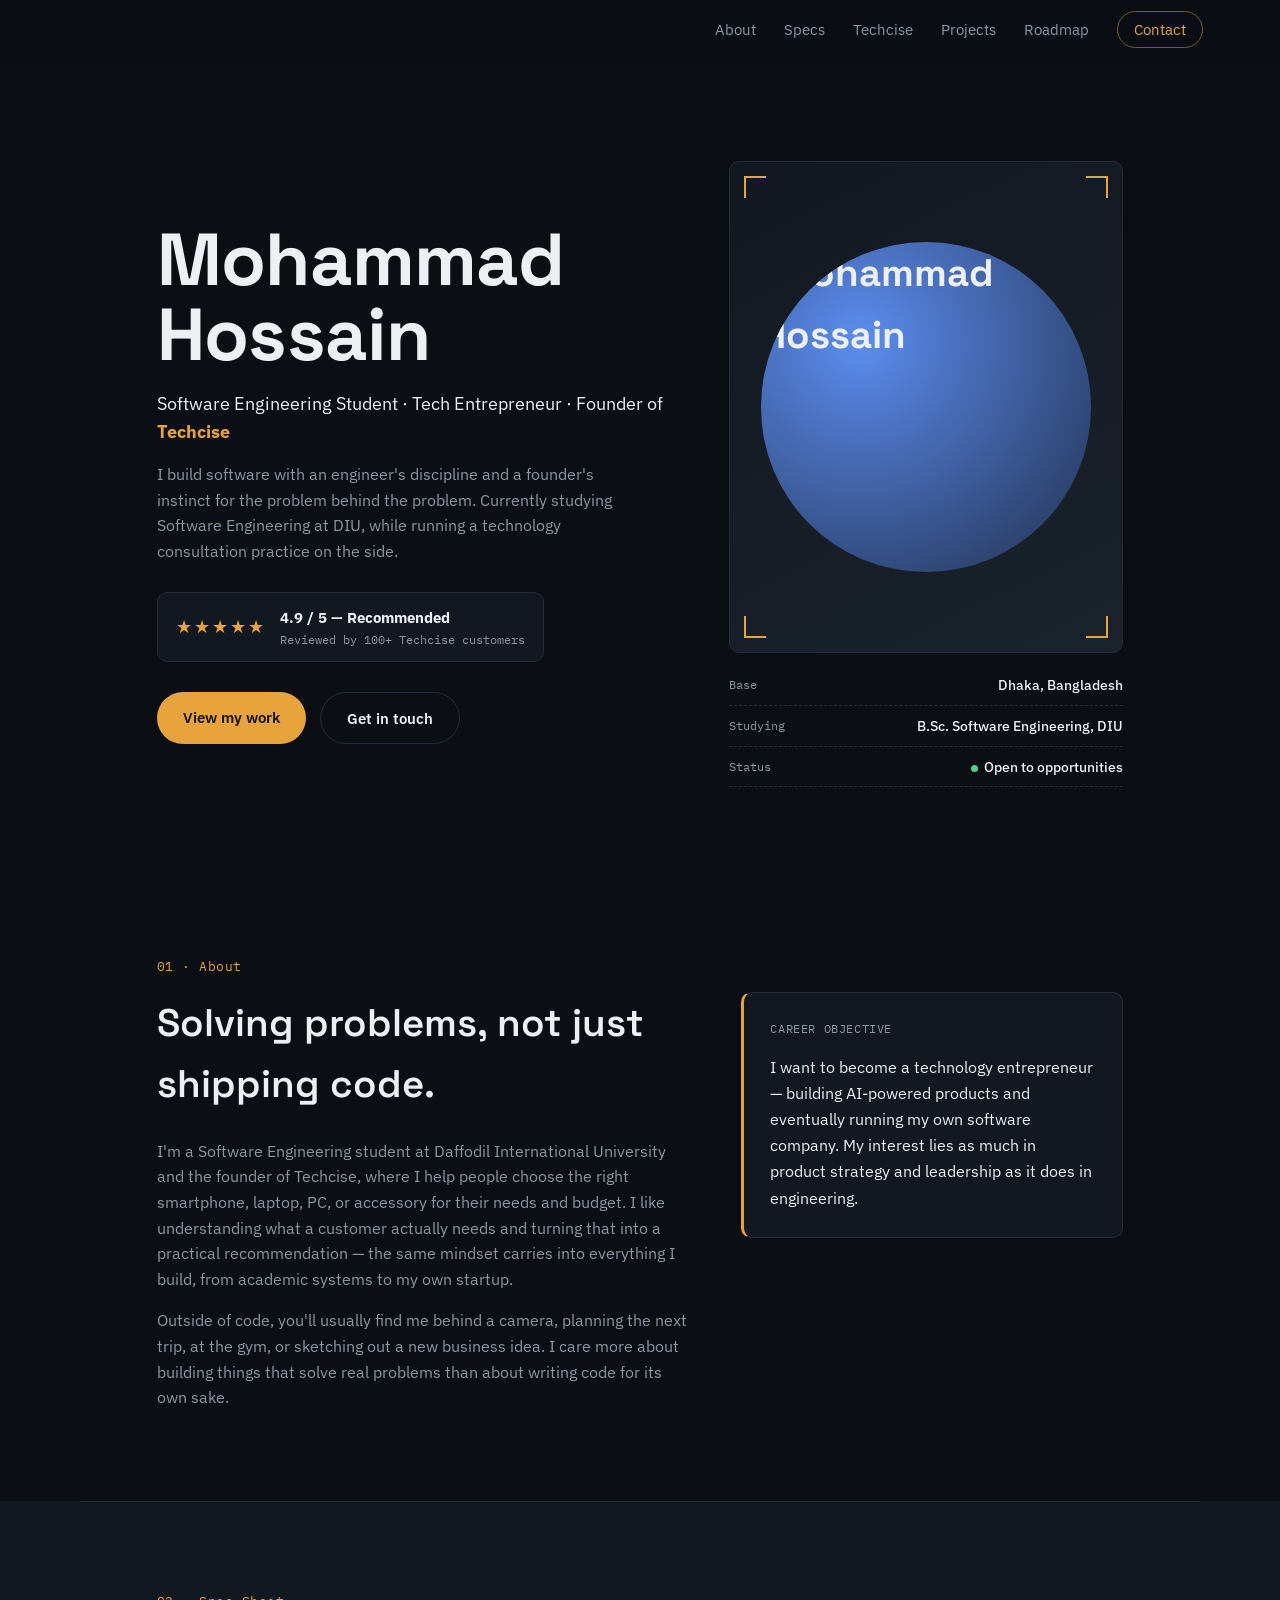
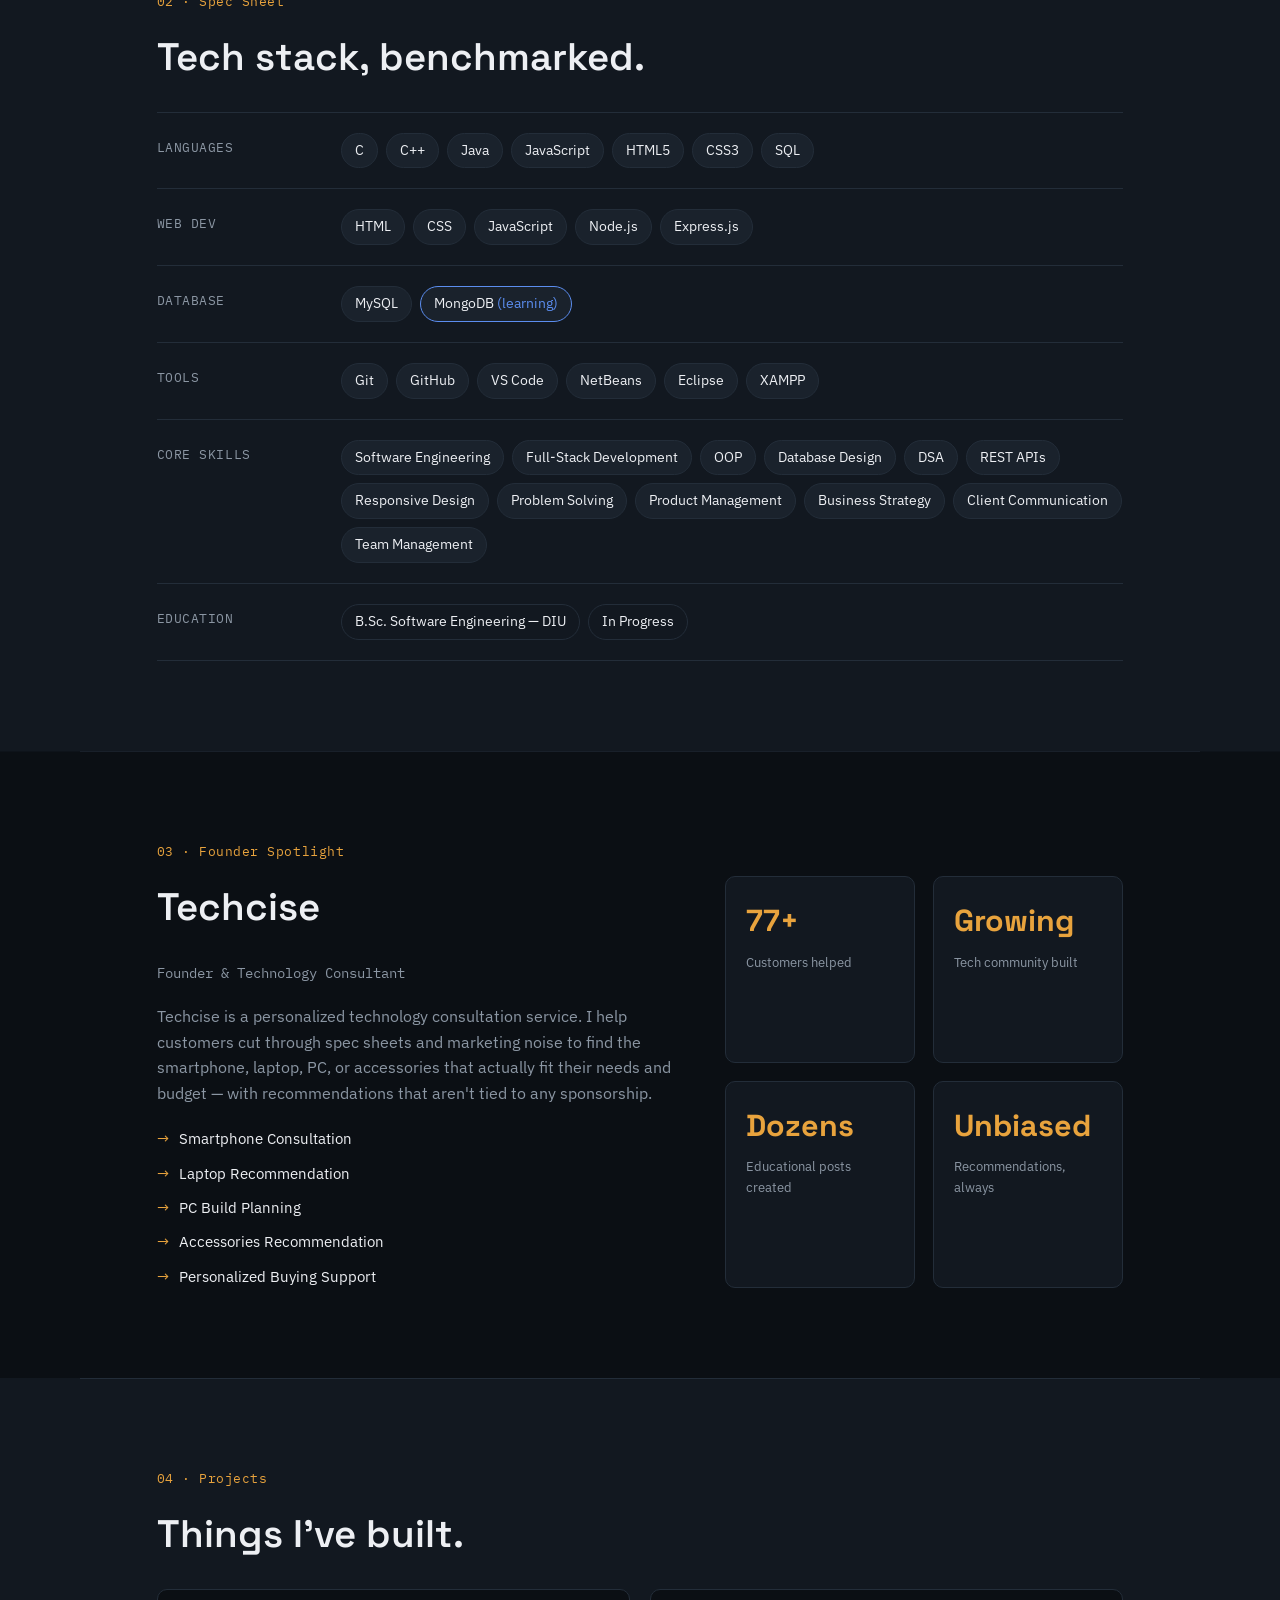
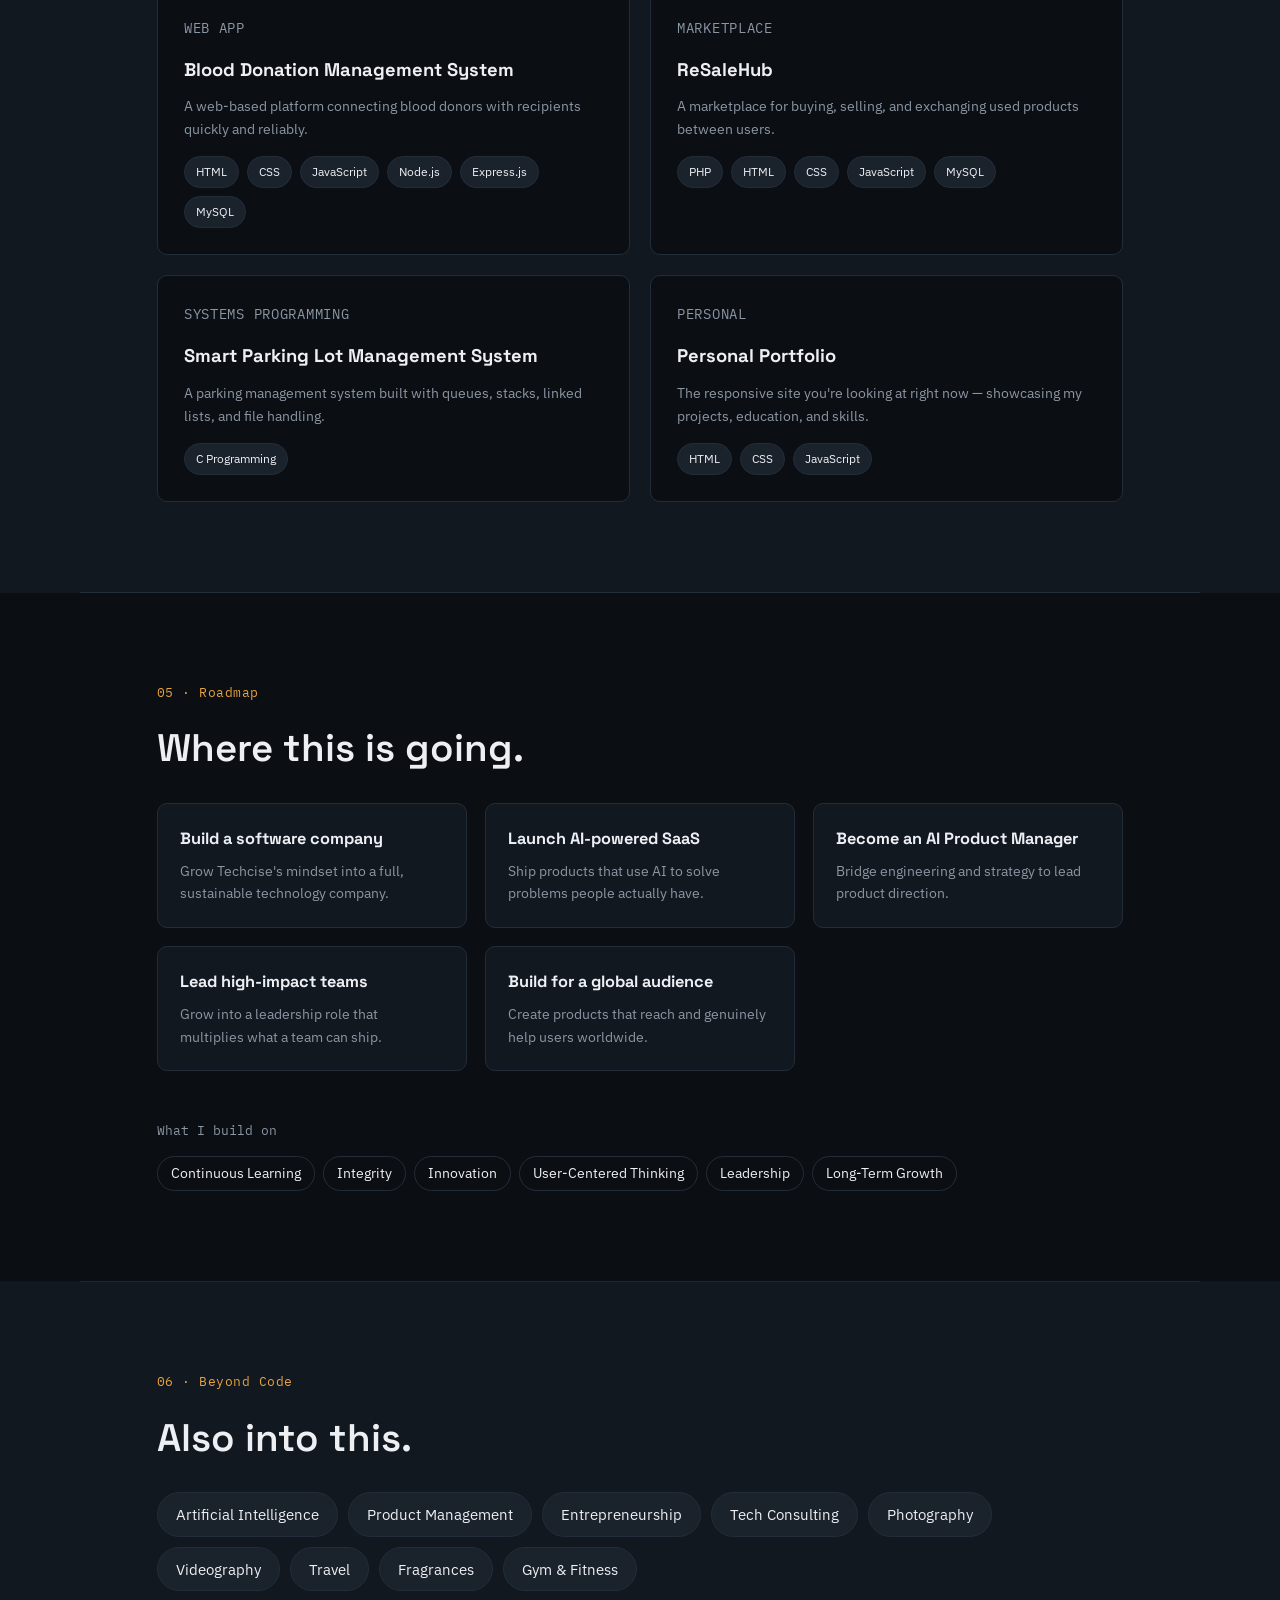
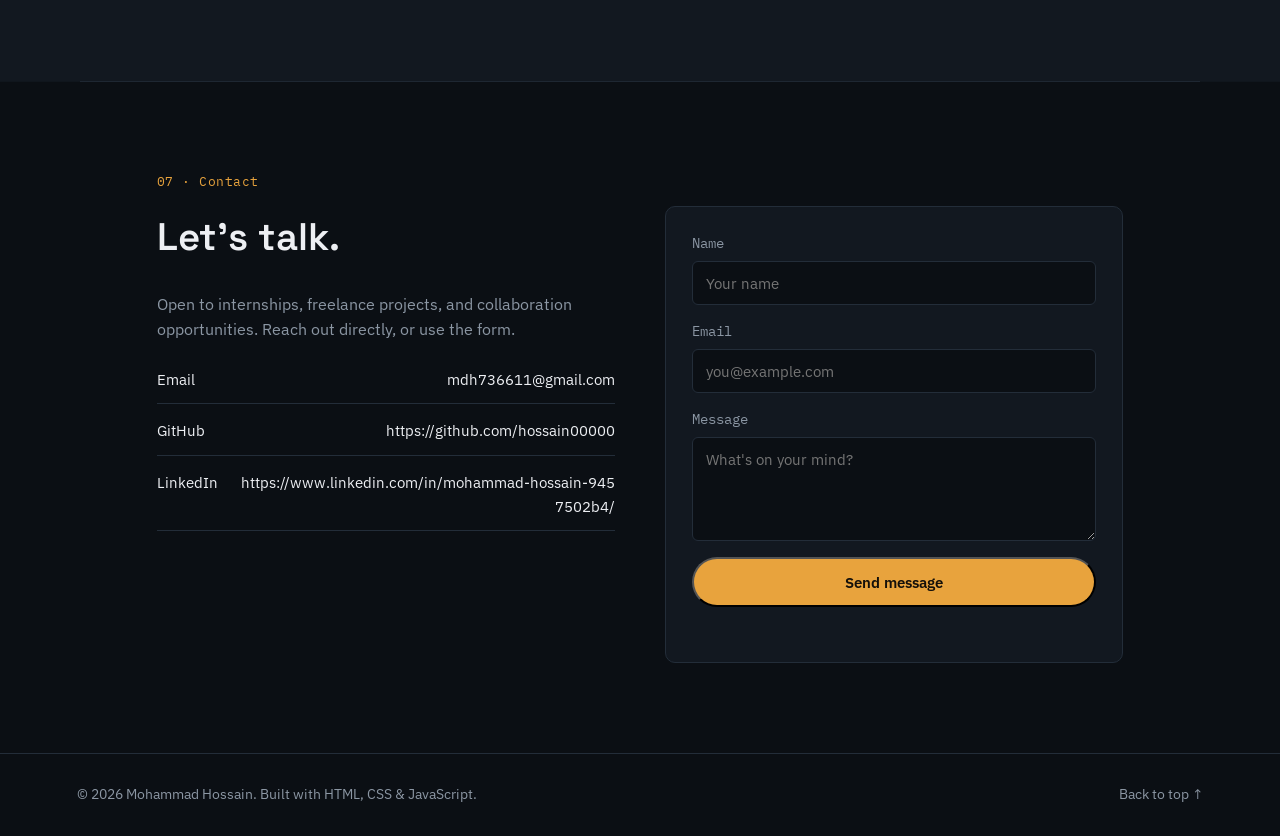
==== commit ba3676dd: "Add files via upload" ====
--- a/index.html
+++ b/index.html
@@ -296,4 +296,4 @@
 
 <script src="script.js"></script>
 </body>
-</html>
+</html>
